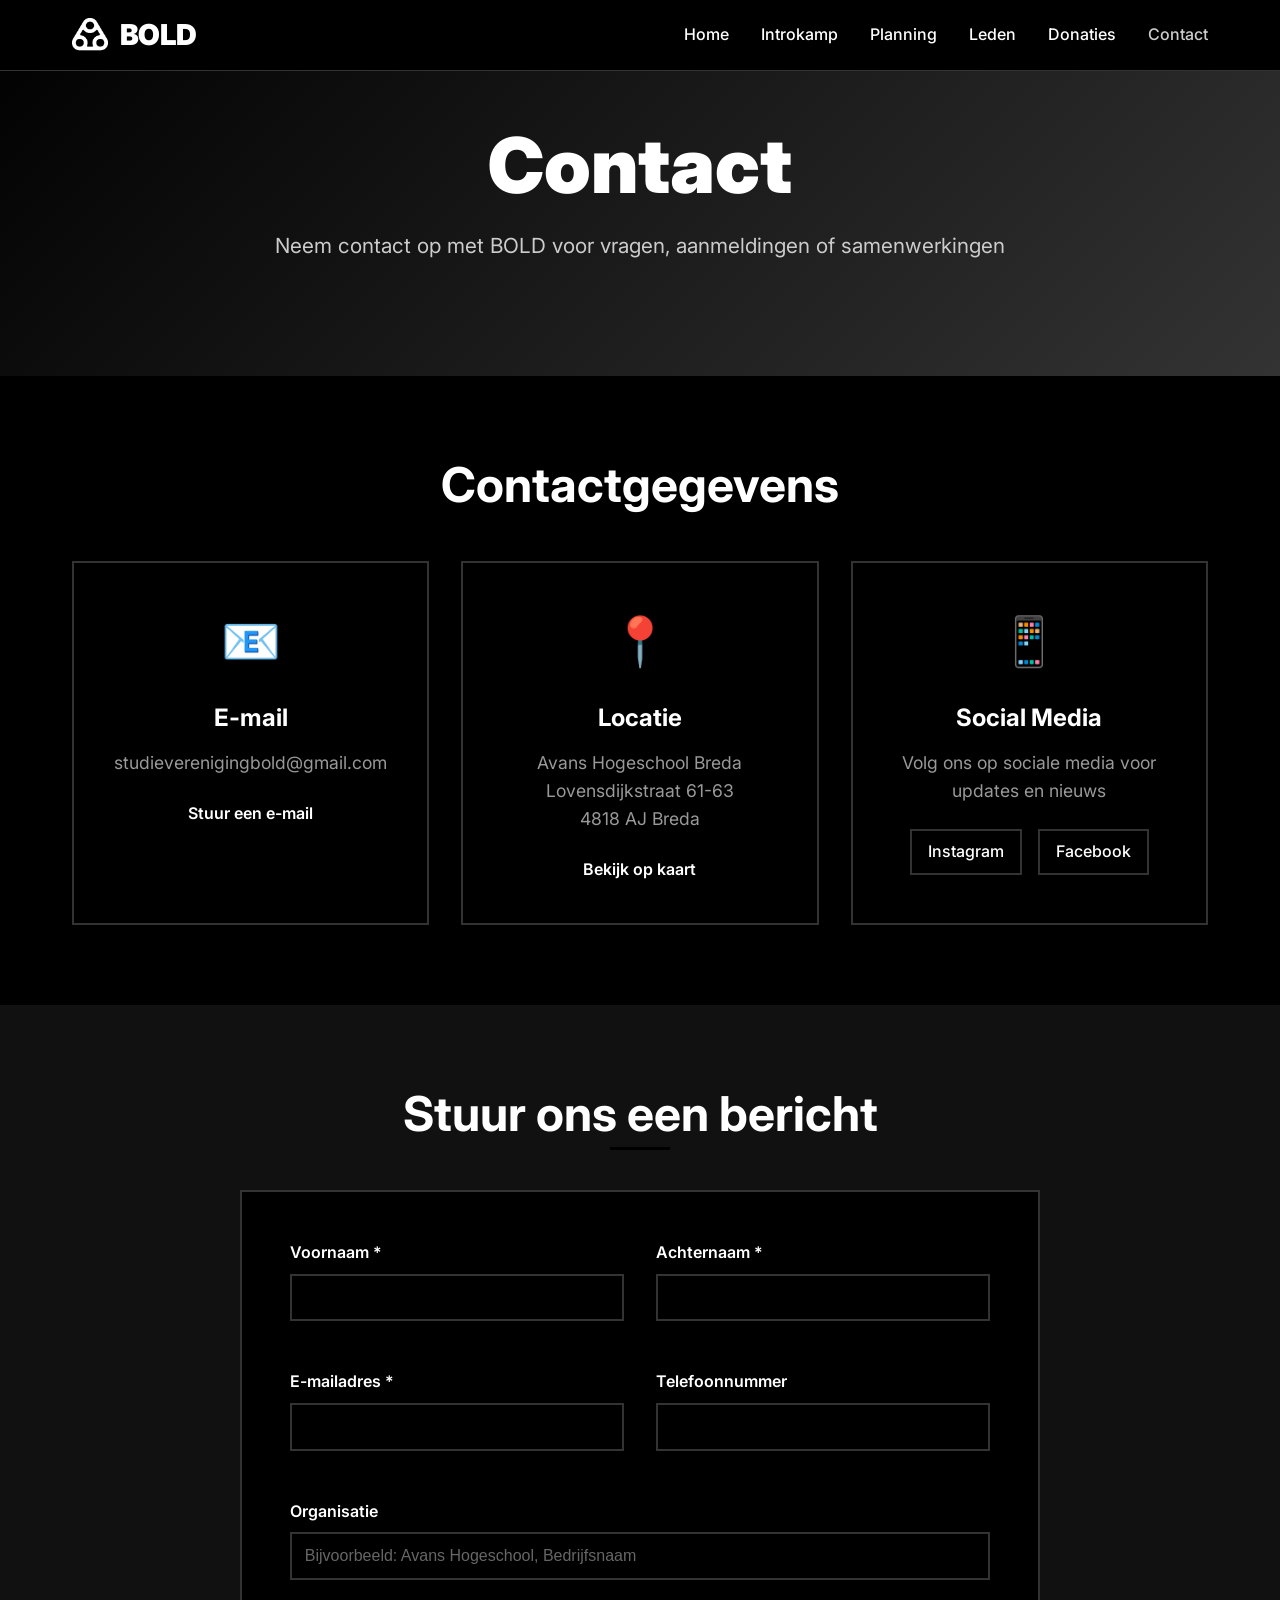
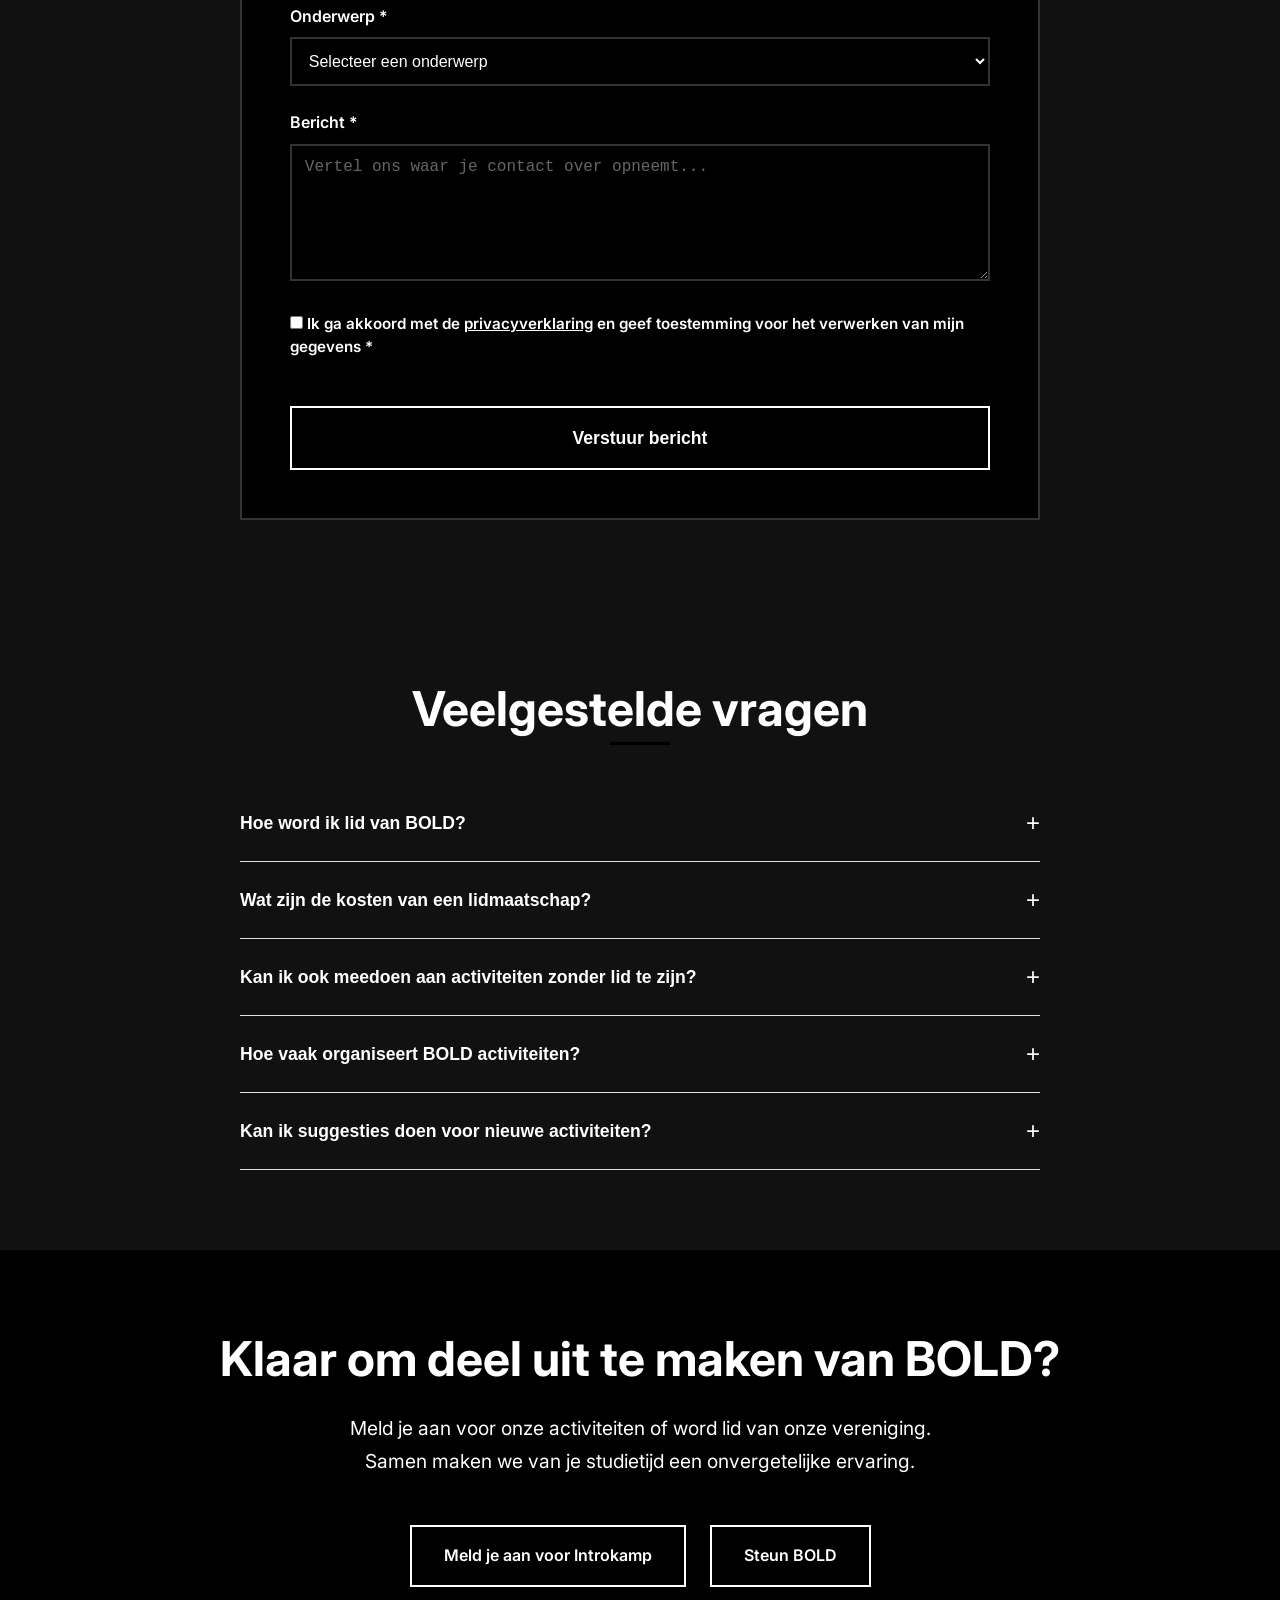
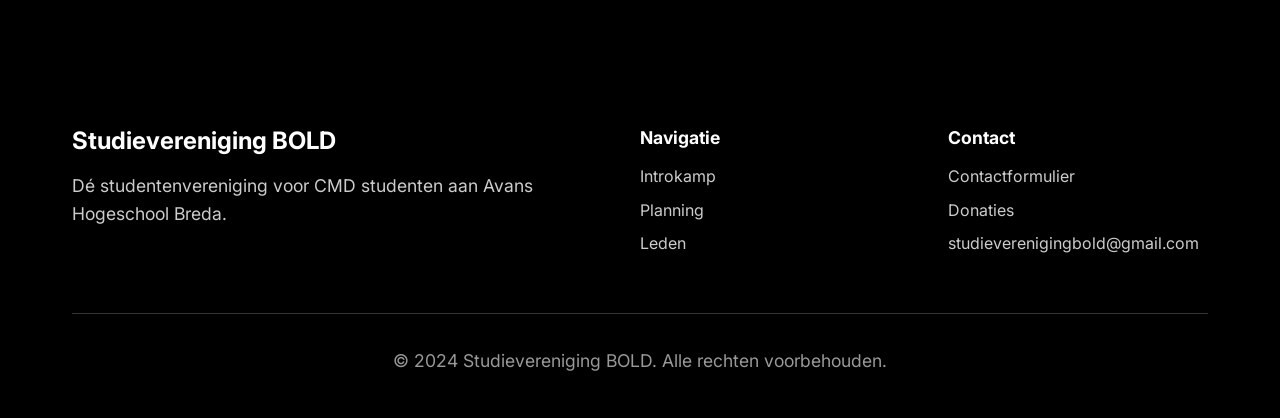
==== contact.html @ 92ef3f59 "Update" ====
<!DOCTYPE html>
<html lang="nl">
<head>
    <meta charset="UTF-8">
    <meta name="viewport" content="width=device-width, initial-scale=1.0">
    <meta name="description" content="Contact Studievereniging BOLD - Neem contact op met onze CMD studentenvereniging voor vragen, aanmeldingen of samenwerkingen.">
    <meta name="keywords" content="contact, CMD, Avans, Breda, studentenvereniging, BOLD, vragen, aanmelding">
    <meta name="author" content="Studievereniging BOLD">
    <meta property="og:title" content="Contact - Studievereniging BOLD">
    <meta property="og:description" content="Neem contact op met onze CMD studentenvereniging">
    <meta property="og:type" content="website">
    <title>Contact - Studievereniging BOLD</title>
    <link rel="icon" type="image/x-icon" href="img/favicon.ico">
    <link rel="stylesheet" href="styles.css">
    <link rel="preconnect" href="https://fonts.googleapis.com">
    <link rel="preconnect" href="https://fonts.gstatic.com" crossorigin>
    <link href="https://fonts.googleapis.com/css2?family=Inter:wght@300;400;500;600;700;800;900&display=swap" rel="stylesheet">
    <script>
        // Prevent flash during page transition - must run immediately before any rendering
        (function() {
            if (sessionStorage.getItem('pageTransitioning') === 'true') {
                document.documentElement.style.overflow = 'hidden';
                document.documentElement.style.visibility = 'hidden';
            }
        })();
    </script>
</head>
<body>
    <!-- Page Transition Overlay -->
    <div class="page-transition-overlay" id="page-transition-overlay">
        <img src="img/BOLD_logo_wit.png" alt="BOLD" class="page-transition-logo">
    </div>

    <!-- Navigation -->
    <nav class="navbar" role="navigation" aria-label="Hoofdnavigatie">
        <div class="nav-container">
            <div class="nav-logo">
                <a href="index.html" aria-label="Studievereniging BOLD - Home">
                    <img src="img/BOLD_logo_wit_zonder_tekst.png" alt="BOLD Logo" class="logo-image">
                    <span class="logo-text">BOLD</span>
                </a>
            </div>
            
            <!-- Desktop Navigation -->
            <ul class="nav-menu" id="nav-menu">
                <li class="nav-item">
                    <a href="index.html" class="nav-link">Home</a>
                </li>
                <li class="nav-item">
                    <a href="introkamp.html" class="nav-link">Introkamp</a>
                </li>
                <li class="nav-item">
                    <a href="planning.html" class="nav-link">Planning</a>
                </li>
                <!-- <li class="nav-item">
                    <a href="fotoboek.html" class="nav-link">Fotoboek</a>
                </li> -->
                <li class="nav-item">
                    <a href="leden.html" class="nav-link">Leden</a>
                </li>
                <li class="nav-item">
                    <a href="donaties.html" class="nav-link">Donaties</a>
                </li>
                <li class="nav-item">
                    <a href="contact.html" class="nav-link active" aria-current="page">Contact</a>
                </li>
            </ul>
            
            <!-- Mobile Menu Button -->
            <button class="hamburger" id="hamburger" aria-label="Menu openen" aria-expanded="false">
                <span class="hamburger-line"></span>
                <span class="hamburger-line"></span>
                <span class="hamburger-line"></span>
            </button>
        </div>
    </nav>

    <!-- Main Content -->
    <main>
        <!-- Hero Section -->
        <section class="page-hero" role="banner">
            <div class="container">
                <div class="page-hero-content">
                    <h1 class="page-hero-title">Contact</h1>
                    <p class="page-hero-subtitle">Neem contact op met BOLD voor vragen, aanmeldingen of samenwerkingen</p>
                </div>
            </div>
        </section>

        <!-- Contact Information -->
        <section class="contact-info" aria-labelledby="contact-info-title">
            <div class="container">
                <h2 id="contact-info-title" class="section-title">Contactgegevens</h2>
                <div class="contact-grid">
                    <div class="contact-card">
                        <div class="contact-icon">📧</div>
                        <h3>E-mail</h3>
                        <p>studieverenigingbold@gmail.com</p>
                        <a href="mailto:studieverenigingbold@gmail.com" class="contact-link">Stuur een e-mail</a>
                    </div>
                    <div class="contact-card">
                        <div class="contact-icon">📍</div>
                        <h3>Locatie</h3>
                        <p>Avans Hogeschool Breda<br>Lovensdijkstraat 61-63<br>4818 AJ Breda</p>
                        <a href="https://maps.app.goo.gl/FTHAxrg9E9Q36sHp8" target="_blank" class="contact-link">Bekijk op kaart</a>
                    </div>
                    <div class="contact-card">
                        <div class="contact-icon">📱</div>
                        <h3>Social Media</h3>
                        <p>Volg ons op sociale media voor updates en nieuws</p>
                        <div class="social-links">
                            <a target="_blank" rel="noopener noreferrer"href="https://www.instagram.com/studieverenigingbold" class="social-link" aria-label="Instagram">Instagram</a>
                            <a target="_blank" rel="noopener noreferrer" href="https://www.facebook.com/svbold" class="social-link" aria-label="Facebook">Facebook</a>
                        </div>
                    </div>
                </div>
            </div>
        </section>

        <!-- Contact Form -->
        <section class="contact-form-section" aria-labelledby="contact-form-title">
            <div class="container">
                <h2 id="contact-form-title" class="section-title">Stuur ons een bericht</h2>
                <div class="form-container">
                    <form class="contact-form" id="contact-form" action="https://api.web3forms.com/submit" method="POST">
                        <!-- Web3Forms Access Key -->
                        <input type="hidden" name="access_key" value="1a874fd8-c3a7-4b38-8433-4b88f8b01145">
                        
                        <!-- Hidden name field that combines firstName and lastName -->
                        <input type="hidden" name="name" id="fullName">
                        
                        <div class="form-row">
                            <div class="form-group">
                                <label for="firstName">Voornaam *</label>
                                <input type="text" id="firstName" name="firstName" required>
                            </div>
                            <div class="form-group">
                                <label for="lastName">Achternaam *</label>
                                <input type="text" id="lastName" name="lastName" required>
                            </div>
                        </div>
                        
                        <div class="form-row">
                            <div class="form-group">
                                <label for="email">E-mailadres *</label>
                                <input type="email" id="email" name="email" required>
                            </div>
                            <div class="form-group">
                                <label for="phone">Telefoonnummer</label>
                                <input type="tel" id="phone" name="phone">
                            </div>
                        </div>
                        
                        <div class="form-group">
                            <label for="organization">Organisatie</label>
                            <input type="text" id="organization" name="organization" placeholder="Bijvoorbeeld: Avans Hogeschool, Bedrijfsnaam">
                        </div>
                        
                        <div class="form-group">
                            <label for="subject">Onderwerp *</label>
                            <select id="subject" name="subject" required>
                                <option value="">Selecteer een onderwerp</option>
                                <option value="lidmaatschap">Lidmaatschap</option>
                                <option value="introkamp">Introkamp</option>
                                <option value="activiteiten">Activiteiten</option>
                                <option value="samenwerking">Samenwerking</option>
                                <option value="donatie">Donatie</option>
                                <option value="overig">Overig</option>
                            </select>
                        </div>
                        
                        <div class="form-group">
                            <label for="message">Bericht *</label>
                            <textarea id="message" name="message" rows="6" required placeholder="Vertel ons waar je contact over opneemt..."></textarea>
                        </div>
                        
                        <div class="form-group checkbox-group">
                            <label class="checkbox-label">
                                <input type="checkbox" id="privacy" name="privacy" required>
                                <span class="checkmark"></span>
                                Ik ga akkoord met de <a href="#" target="_blank">privacyverklaring</a> en geef toestemming voor het verwerken van mijn gegevens *
                            </label>
                        </div>
                        
                        <button type="submit" class="btn btn-primary btn-large">
                            Verstuur bericht
                        </button>
                    </form>
                </div>
            </div>
        </section>

        <!-- FAQ Section -->
        <section class="faq" aria-labelledby="faq-title">
            <div class="container">
                <h2 id="faq-title" class="section-title">Veelgestelde vragen</h2>
                <div class="faq-list">
                    <div class="faq-item">
                        <button class="faq-question" aria-expanded="false">
                            <span>Hoe word ik lid van BOLD?</span>
                            <span class="faq-icon">+</span>
                        </button>
                        <div class="faq-answer">
                            <p>Je kunt je aanmelden via het contactformulier op deze pagina of door een e-mail te sturen naar studieverenigingbold@gmail.com.We nemen dan contact met je op om een afspraak te regelen.</p>
                        </div>
                    </div>
                    <div class="faq-item">
                        <button class="faq-question" aria-expanded="false">
                            <span>Wat zijn de kosten van een lidmaatschap?</span>
                            <span class="faq-icon">+</span>
                        </button>
                        <div class="faq-answer">
                            <p>Het lidmaatschap van BOLD is helemaal gratis!</p>
                        </div>
                    </div>
                    <div class="faq-item">
                        <button class="faq-question" aria-expanded="false">
                            <span>Kan ik ook meedoen aan activiteiten zonder lid te zijn?</span>
                            <span class="faq-icon">+</span>
                        </button>
                        <div class="faq-answer">
                            <p>Ja, alle activiteiten zijn open voor alle CMD studenten, ook als je  geen lid bent van BOLD.</p>
                        </div>
                    </div>
                    <div class="faq-item">
                        <button class="faq-question" aria-expanded="false">
                            <span>Hoe vaak organiseert BOLD activiteiten?</span>
                            <span class="faq-icon">+</span>
                        </button>
                        <div class="faq-answer">
                            <p>We organiseren gemiddeld 1 activiteit per maand.</p>
                        </div>
                    </div>
                    <div class="faq-item">
                        <button class="faq-question" aria-expanded="false">
                            <span>Kan ik suggesties doen voor nieuwe activiteiten?</span>
                            <span class="faq-icon">+</span>
                        </button>
                        <div class="faq-answer">
                            <p>Absoluut! We horen graag je ideeën voor nieuwe activiteiten. Je kunt je suggesties doorgeven via het contactformulier of via onze socials!</p>
                        </div>
                    </div>
                </div>
            </div>
        </section>

        <!-- CTA Section -->
        <section class="cta" aria-labelledby="cta-title">
            <div class="container">
                <div class="cta-content">
                    <h2 id="cta-title" class="cta-title">Klaar om deel uit te maken van BOLD?</h2>
                    <p class="cta-description">
                        Meld je aan voor onze activiteiten of word lid van onze vereniging. 
                        Samen maken we van je studietijd een onvergetelijke ervaring.
                    </p>
                    <div class="cta-actions">
                        <a href="introkamp.html" class="btn btn-primary" aria-label="Meld je aan voor Introkamp">
                            Meld je aan voor Introkamp
                        </a>
                        <a href="donaties.html" class="btn btn-secondary" aria-label="Steun BOLD met een donatie">
                            Steun BOLD
                        </a>
                    </div>
                </div>
            </div>
        </section>
    </main>

    <!-- Footer -->
    <footer class="footer" role="contentinfo">
        <div class="container">
            <div class="footer-content">
                <div class="footer-section">
                    <h3 class="footer-title">Studievereniging BOLD</h3>
                    <p class="footer-description">
                        Dé studentenvereniging voor CMD studenten aan Avans Hogeschool Breda.
                    </p>
                </div>
                <div class="footer-section">
                    <h4 class="footer-subtitle">Navigatie</h4>
                    <ul class="footer-links">
                        <li><a href="introkamp.html">Introkamp</a></li>
                        <li><a href="planning.html">Planning</a></li>
                        <!-- <li><a href="fotoboek.html">Fotoboek</a></li> -->
                        <li><a href="leden.html">Leden</a></li>
                    </ul>
                </div>
                <div class="footer-section">
                    <h4 class="footer-subtitle">Contact</h4>
                    <ul class="footer-links">
                        <li><a href="contact.html">Contactformulier</a></li>
                        <li><a href="donaties.html">Donaties</a></li>
                        <li><a href="mailto:studieverenigingbold@gmail.com">studieverenigingbold@gmail.com</a></li>
                    </ul>
                </div>
            </div>
            <div class="footer-bottom">
                <p>&copy; 2024 Studievereniging BOLD. Alle rechten voorbehouden.</p>
            </div>
        </div>
    </footer>

    <script src="script.js"></script>
</body>
</html>
---- styles.css ----
/* ===== RESET & BASE STYLES ===== */
* {
    margin: 0;
    padding: 0;
    box-sizing: border-box;
}

html {
    scroll-behavior: smooth;
    font-size: 16px;
}

body {
    font-family: 'Inter', -apple-system, BlinkMacSystemFont, 'Segoe UI', Roboto, sans-serif;
    line-height: 1.6;
    color: #fff;
    background-color: #000;
    overflow-x: hidden;
}

body.page-transitioning {
    overflow: hidden;
}

/* ===== PAGE TRANSITION ===== */
.page-transition-overlay {
    position: fixed;
    top: 0;
    left: 0;
    width: 100%;
    height: 100%;
    background-color: #000;
    z-index: 10000;
    transform: translateX(100%);
    pointer-events: none;
    transition: transform 0.4s cubic-bezier(0.4, 0, 0.2, 1);
    will-change: transform;
    opacity: 1;
    visibility: visible;
}

.page-transition-overlay.pending {
    transform: translateX(100%);
    pointer-events: none;
    transition: none;
}

.page-transition-overlay.swipe-in {
    transform: translateX(0);
    pointer-events: all;
    transition: transform 0.25s cubic-bezier(0.4, 0, 0.2, 1);
}

.page-transition-overlay.swipe-continue {
    transform: translateX(-100%);
    pointer-events: all;
    transition: transform 0.25s cubic-bezier(0.4, 0, 0.2, 1);
}

.page-transition-logo {
    position: absolute;
    top: 50%;
    left: 50%;
    transform: translate(-50%, -50%);
    max-width: 200px;
    width: auto;
    height: auto;
    opacity: 1;
}

.page-transition-overlay.swipe-continue .page-transition-logo {
    opacity: 0;
    transition: opacity 0.2s ease;
}

/* ===== TYPOGRAPHY ===== */
h1, h2, h3, h4, h5, h6 {
    font-weight: 700;
    line-height: 1.2;
    margin-bottom: 1rem;
}

h1 {
    font-size: clamp(2.5rem, 5vw, 4rem);
    font-weight: 900;
}

h2 {
    font-size: clamp(2rem, 4vw, 3rem);
}

h3 {
    font-size: clamp(1.5rem, 3vw, 2rem);
}

p {
    margin-bottom: 1rem;
    font-size: 1.1rem;
    line-height: 1.7;
}

/* ===== LAYOUT UTILITIES ===== */
.container {
    max-width: 1200px;
    margin: 0 auto;
    padding: 0 2rem;
}

.section-title {
    text-align: center;
    margin-bottom: 3rem;
    position: relative;
}

.section-title::after {
    content: '';
    position: absolute;
    bottom: -0.5rem;
    left: 50%;
    transform: translateX(-50%);
    width: 60px;
    height: 3px;
    background-color: #000;
}

/* ===== BUTTONS ===== */
.btn {
    display: inline-block;
    padding: 1rem 2rem;
    text-decoration: none;
    font-weight: 600;
    font-size: 1rem;
    border-radius: 0;
    transition: all 0.3s ease;
    cursor: pointer;
    border: 2px solid transparent;
    text-align: center;
    min-width: 160px;
}

.btn-primary {
    background-color: #00000000;
    color: #fff;
    border-color: #fff;
}

.btn-primary:hover {
    background-color: #ccc;
    border-color: #ccc;
    transform: translateY(-2px);
}

.btn-secondary {
    color: #fff;
    border-color: #fff;
}

.btn-secondary:hover {
    background-color: #000;
    color: #fff;
    transform: translateY(-2px);
}

.btn-outline {
    background-color: transparent;
    color: #fff;
    border-color: #fff;
}

.btn-outline:hover {
    background-color: #000;
    color: #fff;
}

/* ===== NAVIGATION ===== */
.navbar {
    position: fixed;
    top: 0;
    left: 0;
    right: 0;
    background-color: #000;
    backdrop-filter: blur(10px);
    border-bottom: 1px solid #333;
    z-index: 1000;
    transition: all 0.3s ease;
}

.nav-container {
    max-width: 1200px;
    margin: 0 auto;
    padding: 0 2rem;
    display: flex;
    justify-content: space-between;
    align-items: center;
    height: 70px;
}

.nav-logo a {
    display: flex;
    align-items: center;
    gap: 0.75rem;
    text-decoration: none;
}

.nav-logo .logo-image {
    height: 35px;
    width: auto;
    display: block;
    object-fit: contain;
}

.nav-logo .logo-text {
    font-size: 1.8rem;
    font-weight: 900;
    color: #fff;
    text-decoration: none;
    letter-spacing: -0.02em;
}

.nav-menu {
    display: flex;
    list-style: none;
    gap: 2rem;
    align-items: center;
}

.nav-link {
    text-decoration: none;
    color: #fff;
    font-weight: 500;
    font-size: 1rem;
    transition: all 0.3s ease;
    position: relative;
}

.nav-link:hover,
.nav-link.active {
    color: #ccc;
}

.nav-link::after {
    content: '';
    position: absolute;
    bottom: -5px;
    left: 0;
    width: 0;
    height: 2px;
    background-color: #000;
    transition: width 0.3s ease;
}

.nav-link:hover::after,
.nav-link.active::after {
    width: 100%;
}

/* Mobile Navigation */
.hamburger {
    display: none;
    flex-direction: column;
    background: none;
    border: none;
    cursor: pointer;
    padding: 0.5rem;
    gap: 4px;
    z-index: 1001;
    position: relative;
}

/* Ensure hamburger is always visible on mobile */
@media (max-width: 768px) {
    .hamburger {
        display: flex !important;
        visibility: visible !important;
        opacity: 1 !important;
    }
}

.hamburger-line {
    width: 25px;
    height: 2px;
    background-color: #fff;
    transition: all 0.3s ease;
}

.hamburger.active .hamburger-line:nth-child(1) {
    transform: rotate(45deg) translate(5px, 5px);
}

.hamburger.active .hamburger-line:nth-child(2) {
    opacity: 0;
}

.hamburger.active .hamburger-line:nth-child(3) {
    transform: rotate(-45deg) translate(7px, -6px);
}

/* ===== HERO SECTION ===== */
.hero {
    padding: 120px 0 80px;
    min-height: 100vh;
    display: flex;
    align-items: center;
    background: #000;
    position: relative;
    overflow: hidden;
}

.hero::before {
    content: '';
    position: absolute;
    top: 0;
    left: 0;
    right: 0;
    bottom: 0;
    background-image: url('img/background_mainheader.jpg');
    background-size: cover;
    background-position: center;
    background-repeat: no-repeat;
    filter: blur(2.5px) saturate(0.75) brightness(0.5);
    z-index: 0;
}

.hero::after {
    content: '';
    position: absolute;
    top: 0;
    left: 0;
    right: 0;
    bottom: 0;
    background: rgba(0, 0, 0, 0.6);
    z-index: 1;
}

.hero-container {
    max-width: 1200px;
    margin: 0 auto;
    padding: 0 2rem;
    display: grid;
    grid-template-columns: 1fr 1fr;
    gap: 4rem;
    align-items: center;
    position: relative;
    z-index: 2;
}

.hero-content {
    z-index: 2;
}

.hero-title {
    margin-bottom: 2rem;
    line-height: 1.1;
}

.hero-title-line {
    display: block;
    font-weight: 300;
    font-size: clamp(1.5rem, 3vw, 2.5rem);
    margin-bottom: 0.5rem;
}

.hero-title-bold {
    display: block;
    font-weight: 900;
    font-size: clamp(3rem, 6vw, 5rem);
    letter-spacing: -0.02em;
    margin-bottom: 0.5rem;
}

.hero-title-subtitle {
    display: block;
    font-weight: 400;
    font-size: clamp(1rem, 2vw, 1.5rem);
    color: #999;
}

.hero-description {
    font-size: 1.2rem;
    margin-bottom: 3rem;
    color: #bbb;
    max-width: 500px;
}

.hero-actions {
    display: flex;
    gap: 1.5rem;
    flex-wrap: wrap;
}

.hero-visual {
    position: relative;
    height: 400px;
}

.hero-grid {
    display: grid;
    grid-template-columns: repeat(3, 1fr);
    grid-template-rows: repeat(2, 1fr);
    gap: 1rem;
    height: 100%;
    transform: rotate(5deg);
}

.grid-item {
    background: linear-gradient(45deg, #fff, #ccc);
    border-radius: 8px;
    opacity: 0.8;
    overflow: hidden;
    position: relative;
    transition: all 0.3s ease;
    cursor: pointer;
}

.grid-item:hover {
    transform: scale(1.05) translateY(-5px);
    opacity: 1;
    box-shadow: 0 10px 30px rgba(255, 255, 255, 0.2);
}

.grid-item img {
    width: 100%;
    height: 100%;
    object-fit: cover;
    display: block;
    transition: transform 0.3s ease, filter 0.3s ease;
    cursor: pointer;
}

.grid-item:hover img {
    transform: scale(1.1);
    filter: brightness(1.1);
}

/* Remove gradient background when image is present */
.grid-item:has(img) {
    background: none;
}

.grid-item:nth-child(2) {
    animation-delay: 1s;
}

.grid-item:nth-child(3) {
    animation-delay: 2s;
}

.grid-item:nth-child(4) {
    animation-delay: 3s;
}

.grid-item:nth-child(5) {
    animation-delay: 4s;
}

.grid-item:nth-child(6) {
    animation-delay: 5s;
}

@keyframes float {
    0%, 100% {
        transform: translateY(0px) rotate(0deg);
    }
    50% {
        transform: translateY(-10px) rotate(0deg);
    }
}

/* Grid Item Image Modal */
.grid-item-modal {
    position: fixed;
    top: 0;
    left: 0;
    width: 100%;
    height: 100%;
    z-index: 3000;
    display: none;
    align-items: center;
    justify-content: center;
    opacity: 0;
    transition: opacity 0.3s ease;
}

.grid-item-modal.active {
    display: flex;
    opacity: 1;
}

.grid-item-modal-backdrop {
    position: absolute;
    top: 0;
    left: 0;
    width: 100%;
    height: 100%;
    background-color: rgba(0, 0, 0, 0.85);
    backdrop-filter: blur(2px);
    filter: brightness(0.9);
    cursor: pointer;
}

.grid-item-modal-content {
    position: relative;
    max-width: 95vw;
    max-height: 95vh;
    z-index: 3001;
    cursor: default;
    pointer-events: none;
}

.grid-item-modal-content img {
    width: 100%;
    height: 100%;
    object-fit: contain;
    border-radius: 8px;
    box-shadow: 0 20px 60px rgba(0, 0, 0, 0.8);
    pointer-events: auto;
}

/* ===== QUICK LINKS SECTION ===== */
.quick-links {
    padding: 80px 0;
    background-color: #000;
}

.quick-links-grid {
    display: grid;
    grid-template-columns: repeat(auto-fit, minmax(280px, 1fr));
    gap: 2rem;
    margin-top: 3rem;
}

.quick-link-card {
    background-color: #000;
    border: 2px solid #333;
    padding: 2.5rem 2rem;
    text-decoration: none;
    color: #fff;
    transition: all 0.3s ease;
    position: relative;
    overflow: hidden;
}

.quick-link-card::before {
    content: '';
    position: absolute;
    top: 0;
    left: -100%;
    width: 100%;
    height: 100%;
    background: linear-gradient(90deg, transparent, rgba(255,255,255,0.05), transparent);
    transition: left 0.5s ease;
}

.quick-link-card:hover::before {
    left: 100%;
}

.quick-link-card:hover {
    border-color: #fff;
    transform: translateY(-5px);
    box-shadow: 0 10px 30px rgba(255,255,255,0.1);
}

.card-icon {
    font-size: 2.5rem;
    margin-bottom: 1.5rem;
    display: block;
}

.quick-link-card h3 {
    margin-bottom: 1rem;
    font-size: 1.5rem;
}

.quick-link-card p {
    color: #999;
    font-size: 1rem;
    line-height: 1.6;
}

/* ===== ABOUT SECTION ===== */
.about {
    padding: 80px 0;
    background-color: #111;
}

.about-content {
    display: grid;
    grid-template-columns: 2fr 1fr;
    gap: 4rem;
    align-items: center;
}

.about-text {
    max-width: 600px;
}

.about-description {
    margin-bottom: 1.5rem;
    color: #bbb;
}

.about-stats {
    display: flex;
    flex-direction: column;
    gap: 2rem;
}

.stat-item {
    text-align: center;
    padding: 2rem;
    background-color: #000;
    border: 2px solid #333;
    transition: all 0.3s ease;
}

.stat-item:hover {
    border-color: #fff;
    transform: translateY(-2px);
}

.stat-number {
    display: block;
    font-size: 3rem;
    font-weight: 900;
    color: #fff;
    margin-bottom: 0.5rem;
}

.stat-label {
    font-size: 1rem;
    color: #999;
    font-weight: 500;
}

/* ===== CTA SECTION ===== */
.cta {
    padding: 80px 0;
    background-color: #000;
    color: #fff;
    text-align: center;
}

.cta-title {
    color: #fff;
    margin-bottom: 1.5rem;
}

.cta-description {
    font-size: 1.2rem;
    margin-bottom: 3rem;
    color: #fff;
    max-width: 600px;
    margin-left: auto;
    margin-right: auto;
}

.cta-actions {
    display: flex;
    gap: 1.5rem;
    justify-content: center;
    flex-wrap: wrap;
}

.cta .btn-primary {
    background-color: #000;
    color: #fff;
    border-color: #fff;
}

.cta .btn-primary:hover {
    background-color: #333;
    border-color: #333;
}

.cta .btn-secondary {
    background-color: #000;
    color: #fff;
    border-color: #fff;
}

.cta .btn-secondary:hover {
    background-color: #000;
    color: #fff;
}

/* ===== FOOTER ===== */
.footer {
    background-color: #000;
    color: #fff;
    padding: 60px 0 20px;
}

.footer-content {
    display: grid;
    grid-template-columns: 2fr 1fr 1fr;
    gap: 3rem;
    margin-bottom: 3rem;
}

.footer-title {
    color: #fff;
    margin-bottom: 1rem;
    font-size: 1.5rem;
}

.footer-subtitle {
    color: #fff;
    margin-bottom: 1rem;
    font-size: 1.1rem;
}

.footer-description {
    color: #ccc;
    line-height: 1.6;
}

.footer-links {
    list-style: none;
}

.footer-links li {
    margin-bottom: 0.5rem;
}

.footer-links a {
    color: #ccc;
    text-decoration: none;
    transition: color 0.3s ease;
}

.footer-links a:hover {
    color: #fff;
}

.footer-bottom {
    border-top: 1px solid #333;
    padding-top: 2rem;
    text-align: center;
    color: #999;
}

/* ===== RESPONSIVE DESIGN ===== */
@media (max-width: 768px) {
    .container {
        padding: 0 1rem;
    }
    
    .nav-container {
        padding: 0 1rem;
    }
    
    .nav-menu {
        position: fixed;
        top: 70px;
        left: -100%;
        width: 100%;
        height: calc(100vh - 70px);
        background-color: #000;
        flex-direction: column;
        justify-content: flex-start;
        align-items: center;
        padding-top: 2rem;
        transition: left 0.3s ease;
        border-top: 1px solid #333;
    }
    
    .nav-menu.active {
        left: 0;
    }
    
    .hamburger {
        display: flex !important;
        visibility: visible !important;
        opacity: 1 !important;
    }
    
    .hero-container {
        grid-template-columns: 1fr;
        gap: 2rem;
        text-align: center;
    }
    
    .hero-visual {
        height: 300px;
        order: -1;
    }
    
    .hero-actions {
        justify-content: center;
    }
    
    .about-content {
        grid-template-columns: 1fr;
        gap: 2rem;
        text-align: center;
    }
    
    .about-stats {
        flex-direction: row;
        justify-content: space-around;
    }
    
    .stat-item {
        flex: 1;
        margin: 0 0.5rem;
    }
    
    .footer-content {
        grid-template-columns: 1fr;
        gap: 2rem;
        text-align: center;
    }
    
    .cta-actions {
        flex-direction: column;
        align-items: center;
    }
    
    .cta-actions .btn {
        width: 100%;
        max-width: 300px;
    }
    
    /* Contact page responsive */
    .form-row {
        grid-template-columns: 1fr;
        gap: 1rem;
    }
    
    /* Donation page responsive */
    .donation-container {
        grid-template-columns: 1fr;
        gap: 2rem;
    }
    
    .amount-buttons {
        justify-content: center;
    }
    
    /* Member modal responsive */
    .member-modal-content {
        flex-direction: column;
        text-align: center;
    }
    
    .member-modal-image {
        flex: none;
        margin-bottom: 1rem;
    }
    
    /* Timeline responsive */
    .timeline-item:nth-child(odd),
    .timeline-item:nth-child(even) {
        flex-direction: column;
    }
    
    .timeline-item:nth-child(odd) .timeline-date,
    .timeline-item:nth-child(even) .timeline-date {
        margin: 0 0 1rem 0;
        align-self: center;
    }
    
    .timeline-container::before {
        display: none;
    }
}

@media (max-width: 480px) {
    .hero {
        padding: 100px 0 60px;
    }
    
    .hero-actions {
        flex-direction: column;
        align-items: center;
    }
    
    .hero-actions .btn {
        width: 100%;
        max-width: 280px;
    }
    
    .quick-links-grid {
        grid-template-columns: 1fr;
    }
    
    .about-stats {
        flex-direction: column;
    }
    
    .stat-item {
        margin: 0;
    }
}

/* ===== ACCESSIBILITY ===== */
@media (prefers-reduced-motion: reduce) {
    * {
        animation-duration: 0.01ms !important;
        animation-iteration-count: 1 !important;
        transition-duration: 0.01ms !important;
    }
}

/* Focus styles for keyboard navigation */
.btn:focus,
.nav-link:focus,
.quick-link-card:focus {
    outline: 3px solid #000;
    outline-offset: 2px;
}

/* High contrast mode support */
@media (prefers-contrast: high) {
    .btn-secondary,
    .btn-outline {
        border-width: 3px;
    }
    
    .nav-link::after {
        height: 3px;
    }
}

/* ===== PAGE-SPECIFIC STYLES ===== */

/* Page Hero */
.page-hero {
    padding: 120px 0 80px;
    background: linear-gradient(135deg, #000 0%, #333 100%);
    color: #fff;
    text-align: center;
}

.page-hero-content {
    max-width: 800px;
    margin: 0 auto;
}

.page-hero-title {
    font-size: clamp(3rem, 6vw, 5rem);
    font-weight: 900;
    margin-bottom: 1rem;
    color: #fff;
}

.page-hero-subtitle {
    font-size: 1.3rem;
    margin-bottom: 2rem;
    color: #ccc;
}

.page-hero-meta {
    display: flex;
    justify-content: center;
    gap: 2rem;
    flex-wrap: wrap;
}

.meta-item {
    display: flex;
    align-items: center;
    gap: 0.5rem;
    font-size: 1.1rem;
}

.meta-icon {
    font-size: 1.5rem;
}

/* Event Details */
.event-details {
    padding: 80px 0;
    background-color: #000;
}

.event-details-grid {
    display: grid;
    grid-template-columns: 1fr;
    gap: 4rem;
    align-items: start;
}

.info-cards {
    display: grid;
    grid-template-columns: 1fr 1fr;
    gap: 2rem;
    margin-top: 2rem;
}

.info-card {
    text-align: center;
    padding: 2rem 1.5rem;
    border: 2px solid #333;
    transition: all 0.3s ease;
}

.info-card:hover {
    border-color: #000;
    transform: translateY(-5px);
}

.info-card-icon {
    font-size: 3rem;
    margin-bottom: 1rem;
    display: block;
}

.info-card h3 {
    margin-bottom: 1rem;
    font-size: 1.3rem;
}

.info-card p {
    color: #999;
    font-size: 0.95rem;
    line-height: 1.6;
}

/* Schedule Timeline */
.schedule-title {
    font-size: 1.8rem;
    margin-bottom: 2rem;
    color: #fff;
}

.schedule-timeline {
    position: relative;
}

.schedule-timeline::before {
    content: '';
    position: absolute;
    left: 20px;
    top: 0;
    bottom: 0;
    width: 2px;
    background-color: #333;
}

.timeline-item {
    position: relative;
    margin-bottom: 2rem;
    padding-left: 60px;
}

.timeline-item::before {
    content: '';
    position: absolute;
    left: 11px;
    top: 8px;
    width: 18px;
    height: 18px;
    background-color: #000;
    border-radius: 50%;
    z-index: 1;
}

.timeline-time {
    font-weight: 600;
    color: #999;
    font-size: 0.9rem;
    margin-bottom: 0.5rem;
}

.timeline-content h4 {
    font-size: 1.2rem;
    margin-bottom: 0.5rem;
    color: #fff;
}

.timeline-content p {
    color: #999;
    font-size: 0.95rem;
    margin: 0;
}

/* Pricing */
.pricing {
    padding: 80px 0;
    background-color: #111;
}

.pricing-cards {
    display: grid;
    grid-template-columns: repeat(auto-fit, minmax(300px, 1fr));
    gap: 2rem;
    margin-top: 3rem;
}

.pricing-card {
    background-color: #000;
    border: 2px solid #333;
    padding: 2.5rem 2rem;
    text-align: center;
    position: relative;
    transition: all 0.3s ease;
}

.pricing-card:hover {
    border-color: #000;
    transform: translateY(-5px);
    box-shadow: 0 10px 30px rgba(0,0,0,0.1);
}

.pricing-card.featured {
    border-color: #000;
    transform: scale(1.05);
}

.pricing-badge {
    position: absolute;
    top: -10px;
    left: 50%;
    transform: translateX(-50%);
    background-color: #000;
    color: #fff;
    padding: 0.5rem 1rem;
    font-size: 0.8rem;
    font-weight: 600;
}

.pricing-title {
    font-size: 1.5rem;
    margin-bottom: 1rem;
    color: #fff;
}

.pricing-price {
    margin-bottom: 1rem;
}

.price-amount {
    font-size: 3rem;
    font-weight: 900;
    color: #fff;
    display: block;
}

.price-period {
    font-size: 1rem;
    color: #999;
}

.pricing-description {
    color: #999;
    margin-bottom: 2rem;
    font-size: 0.95rem;
}

.pricing-features {
    list-style: none;
    text-align: left;
}

.pricing-features li {
    padding: 0.5rem 0;
    color: #bbb;
    font-size: 0.95rem;
}

/* Registration Form */
.registration {
    padding: 80px 0;
    background-color: #111;
}

.registration-content {
    display: grid;
    grid-template-columns: 1fr 1fr;
    gap: 4rem;
    margin-top: 3rem;
}

.registration-info h3 {
    font-size: 1.8rem;
    margin-bottom: 2rem;
    color: #fff;
}

.benefits-list {
    list-style: none;
    margin-bottom: 2rem;
}

.benefits-list li {
    padding: 0.8rem 0;
    padding-left: 2rem;
    position: relative;
    color: #bbb;
    line-height: 1.6;
}

.benefits-list li::before {
    content: '✓';
    position: absolute;
    left: 0;
    color: #fff;
    font-weight: bold;
}

.registration-deadline {
    background-color: #111;
    padding: 1.5rem;
    border-left: 4px solid #000;
}

.registration-deadline p {
    margin-bottom: 0.5rem;
    color: #bbb;
}

.registration-form {
    background-color: #111;
    padding: 2.5rem;
    border: 2px solid #333;
}

.registration-form h3 {
    font-size: 1.5rem;
    margin-bottom: 2rem;
    color: #fff;
}

.form-group {
    margin-bottom: 1.5rem;
}

.form-group label {
    display: block;
    margin-bottom: 0.5rem;
    font-weight: 600;
    color: #fff;
}

.form-group input,
.form-group select,
.form-group textarea {
    width: 100%;
    padding: 0.8rem;
    border: 2px solid #333;
    background-color: #000;
    color: #fff;
    font-size: 1rem;
    transition: border-color 0.3s ease;
}

.form-group input:focus,
.form-group select:focus,
.form-group textarea:focus {
    outline: none;
    border-color: #000;
}

.form-group input::placeholder,
.form-group textarea::placeholder {
    color: #666;
    opacity: 1;
}

.form-group select {
    color: #fff;
}

.form-group select option {
    background-color: #000;
    color: #fff;
}

.checkbox-group {
    display: flex;
    align-items: flex-start;
    gap: 0.8rem;
}

.checkbox-label {
    display: flex;
    align-items: flex-start;
    gap: 0.8rem;
    cursor: pointer;
    font-size: 0.95rem;
    line-height: 1.5;
}

.checkbox-label input[type="checkbox"] {
    width: auto;
    margin: 0;
}

.checkbox-label a {
    color: #fff;
    text-decoration: underline;
}

.btn-large {
    width: 100%;
    padding: 1.2rem 2rem;
    font-size: 1.1rem;
    margin-top: 1rem;
}

/* FAQ */
.faq {
    padding: 80px 0;
    background-color: #111;
}

.faq-list {
    max-width: 800px;
    margin: 0 auto;
}

.faq-item {
    border-bottom: 1px solid #e0e0e0;
}

.faq-question {
    width: 100%;
    padding: 1.5rem 0;
    background: none;
    border: none;
    text-align: left;
    font-size: 1.1rem;
    font-weight: 600;
    color: #fff;
    cursor: pointer;
    display: flex;
    justify-content: space-between;
    align-items: center;
    transition: color 0.3s ease;
}

.faq-question:hover {
    color: #333;
}

.faq-icon {
    font-size: 1.5rem;
    font-weight: 300;
    transition: transform 0.3s ease;
}

.faq-question[aria-expanded="true"] .faq-icon {
    transform: rotate(45deg);
}

.faq-answer {
    max-height: 0;
    overflow: hidden;
    transition: max-height 0.3s ease;
}

.faq-answer.active {
    max-height: 200px;
}

.faq-answer p {
    padding: 0 0 1.5rem 0;
    color: #999;
    line-height: 1.6;
    margin: 0;
}

/* ===== PLANNING PAGE STYLES ===== */

/* Planning Filters */
.planning-filters {
    display: flex;
    justify-content: center;
    gap: 1rem;
    margin-top: 2rem;
    flex-wrap: wrap;
}

.filter-btn {
    padding: 0.8rem 1.5rem;
    background-color: transparent;
    border: 2px solid #fff;
    color: #fff;
    font-weight: 600;
    cursor: pointer;
    transition: all 0.3s ease;
    border-radius: 0;
}

.filter-btn:hover,
.filter-btn.active {
    background-color: #000;
    color: #fff;
}

/* Calendar Section */
.calendar-section {
    padding: 80px 0;
    background-color: #000;
}

.calendar-container {
    max-width: 800px;
    margin: 0 auto;
    background-color: #000;
    border: 2px solid #333;
    padding: 2rem;
}

.calendar-header {
    display: flex;
    justify-content: space-between;
    align-items: center;
    margin-bottom: 2rem;
}

.calendar-nav {
    background: none;
    border: 2px solid #fff;
    color: #fff;
    padding: 0.8rem 1.2rem;
    cursor: pointer;
    font-size: 1.2rem;
    transition: all 0.3s ease;
}

.calendar-nav:hover {
    background-color: #fff;
    color: #000;
}

.calendar-month {
    font-size: 1.5rem;
    font-weight: 700;
    color: #fff;
}

.calendar-grid {
    display: grid;
    grid-template-columns: repeat(7, 1fr);
    gap: 1px;
    background-color: #333;
    border: 1px solid #333;
}

.calendar-day-header {
    background-color: #222;
    color: #fff;
    padding: 1rem;
    text-align: center;
    font-weight: 600;
    font-size: 0.9rem;
    border: 1px solid #333;
}

.calendar-day {
    background-color: #111;
    padding: 1rem;
    min-height: 80px;
    border: 1px solid #333;
    position: relative;
    cursor: pointer;
    transition: background-color 0.3s ease;
}

.calendar-day:hover {
    background-color: #222;
}

.calendar-day.has-event {
    background-color: #333;
}

.calendar-day.has-event::after {
    content: '';
    position: absolute;
    bottom: 5px;
    right: 5px;
    width: 8px;
    height: 8px;
    background-color: #fff;
    border-radius: 50%;
}

.calendar-day-number {
    font-weight: 600;
    color: #fff;
    margin-bottom: 0.5rem;
}

.calendar-event {
    font-size: 0.8rem;
    color: #fff;
    margin-bottom: 0.2rem;
    padding: 0.2rem 0.4rem;
    background-color: #555;
    border-radius: 3px;
}

/* Timeline Section */
.timeline-section {
    padding: 80px 0;
    background-color: #111;
}

.timeline-container {
    max-width: 1000px;
    margin: 0 auto;
    position: relative;
}

.timeline-container::before {
    content: '';
    position: absolute;
    left: 50%;
    top: 0;
    bottom: 0;
    width: 2px;
    background-color: #333;
    transform: translateX(-50%);
}

.timeline-item {
    display: flex;
    margin-bottom: 3rem;
    position: relative;
    opacity: 1;
    transition: opacity 0.3s ease;
}

.timeline-item.hidden {
    opacity: 0;
    display: none;
}

.timeline-item:nth-child(odd) {
    flex-direction: row;
}

.timeline-item:nth-child(even) {
    flex-direction: row-reverse;
}

.timeline-date {
    flex: 0 0 120px;
    text-align: center;
    padding: 1rem;
    background-color: #000;
    color: #fff;
    border-radius: 8px;
    position: relative;
    z-index: 2;
    margin: 0 2rem;
}

.timeline-item:nth-child(odd) .timeline-date {
    margin-right: 2rem;
}

.timeline-item:nth-child(even) .timeline-date {
    margin-left: 2rem;
}

.date-day {
    display: block;
    font-size: 2rem;
    font-weight: 900;
    line-height: 1;
}

.date-month {
    display: block;
    font-size: 0.9rem;
    font-weight: 500;
    text-transform: uppercase;
    letter-spacing: 0.5px;
}

.timeline-content {
    flex: 1;
    background-color: #000;
    padding: 2rem;
    border: 2px solid #333;
    border-radius: 8px;
    position: relative;
    z-index: 2;
}

.timeline-category {
    display: inline-block;
    background-color: #000;
    color: #fff;
    padding: 0.3rem 0.8rem;
    font-size: 0.8rem;
    font-weight: 600;
    text-transform: uppercase;
    letter-spacing: 0.5px;
    margin-bottom: 1rem;
}

.timeline-title {
    font-size: 1.5rem;
    font-weight: 700;
    margin-bottom: 1rem;
    color: #fff;
}

.timeline-description {
    color: #999;
    margin-bottom: 1.5rem;
    line-height: 1.6;
}

.timeline-meta {
    display: flex;
    gap: 1.5rem;
    margin-bottom: 1.5rem;
    flex-wrap: wrap;
}

.timeline-location,
.timeline-time,
.timeline-price {
    font-size: 0.9rem;
    color: #999;
    font-weight: 500;
}

.timeline-link {
    color: #fff;
    text-decoration: none;
    font-weight: 600;
    border-bottom: 2px solid #000;
    transition: all 0.3s ease;
}

.timeline-link:hover {
    color: #333;
    border-bottom-color: #333;
}

/* Upcoming Events */
.upcoming-events {
    padding: 80px 0;
    background-color: #000;
}

.events-grid {
    display: grid;
    grid-template-columns: repeat(auto-fit, minmax(350px, 1fr));
    gap: 2rem;
    margin-top: 3rem;
}

.event-card {
    display: flex;
    background-color: #000;
    border: 2px solid #333;
    padding: 2rem;
    transition: all 0.3s ease;
}

.event-card:hover {
    border-color: #000;
    transform: translateY(-5px);
    box-shadow: 0 10px 30px rgba(0,0,0,0.1);
}

.event-date {
    flex: 0 0 80px;
    text-align: center;
    background-color: #000;
    color: #fff;
    padding: 1rem;
    border-radius: 8px;
    margin-right: 1.5rem;
}

.event-day {
    display: block;
    font-size: 1.8rem;
    font-weight: 900;
    line-height: 1;
}

.event-month {
    display: block;
    font-size: 0.8rem;
    font-weight: 500;
    text-transform: uppercase;
    letter-spacing: 0.5px;
}

.event-info {
    flex: 1;
}

.event-category {
    display: inline-block;
    background-color: #f0f0f0;
    color: #fff;
    padding: 0.3rem 0.8rem;
    font-size: 0.8rem;
    font-weight: 600;
    text-transform: uppercase;
    letter-spacing: 0.5px;
    margin-bottom: 1rem;
}

.event-title {
    font-size: 1.3rem;
    font-weight: 700;
    margin-bottom: 1rem;
    color: #fff;
}

.event-description {
    color: #999;
    margin-bottom: 1.5rem;
    line-height: 1.6;
    font-size: 0.95rem;
}

.event-meta {
    display: flex;
    gap: 1rem;
    margin-bottom: 1.5rem;
    flex-wrap: wrap;
}

.event-location,
.event-time {
    font-size: 0.9rem;
    color: #999;
    font-weight: 500;
}

.event-link {
    color: #fff;
    text-decoration: none;
    font-weight: 600;
    border-bottom: 2px solid #000;
    transition: all 0.3s ease;
}

.event-link:hover {
    color: #333;
    border-bottom-color: #333;
}

/* ===== GALLERY PAGE STYLES ===== */

/* Gallery Filters */
.gallery-filters {
    padding: 60px 0 40px;
    background-color: #111;
}

.filter-tabs {
    display: flex;
    justify-content: center;
    gap: 1rem;
    margin-top: 2rem;
    flex-wrap: wrap;
}

.filter-tab {
    padding: 0.8rem 1.5rem;
    background-color: transparent;
    border: 2px solid #000;
    color: #fff;
    font-weight: 600;
    cursor: pointer;
    transition: all 0.3s ease;
    border-radius: 0;
}

.filter-tab:hover,
.filter-tab.active {
    background-color: #000;
    color: #fff;
}

/* Photo Gallery */
.photo-gallery {
    padding: 40px 0 80px;
    background-color: #000;
}

.gallery-grid {
    display: grid;
    grid-template-columns: repeat(auto-fill, minmax(300px, 1fr));
    gap: 2rem;
    margin-top: 3rem;
}

.gallery-item {
    position: relative;
    overflow: hidden;
    cursor: pointer;
    transition: all 0.3s ease;
    opacity: 1;
}

.gallery-item.hidden {
    opacity: 0;
    display: none;
}

.gallery-item:hover {
    transform: translateY(-5px);
}

.gallery-image {
    width: 100%;
    height: 250px;
    object-fit: cover;
    transition: transform 0.3s ease;
}

.gallery-item:hover .gallery-image {
    transform: scale(1.05);
}

.gallery-overlay {
    position: absolute;
    bottom: 0;
    left: 0;
    right: 0;
    background: linear-gradient(transparent, rgba(0,0,0,0.8));
    color: #fff;
    padding: 2rem 1.5rem 1.5rem;
    transform: translateY(100%);
    transition: transform 0.3s ease;
}

.gallery-item:hover .gallery-overlay {
    transform: translateY(0);
}

.gallery-overlay .gallery-title {
    font-size: 1.2rem;
    font-weight: 700;
    margin-bottom: 0.5rem;
    color: #fff;
}

.gallery-overlay .gallery-description {
    font-size: 0.9rem;
    margin-bottom: 0.5rem;
    color: #ccc;
    line-height: 1.4;
}

.gallery-overlay .gallery-date {
    font-size: 0.8rem;
    color: #999;
    font-weight: 500;
}

/* Photo Modal */
.photo-modal {
    position: fixed;
    top: 0;
    left: 0;
    width: 100%;
    height: 100%;
    z-index: 2000;
    display: none;
    align-items: center;
    justify-content: center;
}

.photo-modal.active {
    display: flex;
}

.modal-backdrop {
    position: absolute;
    top: 0;
    left: 0;
    width: 100%;
    height: 100%;
    background-color: rgba(0,0,0,0.9);
    cursor: pointer;
}

.modal-content {
    position: relative;
    max-width: 90vw;
    max-height: 90vh;
    background-color: #000;
    border-radius: 8px;
    overflow: hidden;
    z-index: 2001;
}

.modal-close {
    position: absolute;
    top: 1rem;
    right: 1rem;
    background: rgba(0,0,0,0.7);
    color: #fff;
    border: none;
    width: 40px;
    height: 40px;
    border-radius: 50%;
    font-size: 1.5rem;
    cursor: pointer;
    z-index: 2002;
    transition: background-color 0.3s ease;
}

.modal-close:hover {
    background: rgba(0,0,0,0.9);
}

.modal-image-container {
    position: relative;
    max-height: 70vh;
    overflow: hidden;
}

.modal-image {
    width: 100%;
    height: auto;
    max-height: 70vh;
    object-fit: contain;
}

.modal-info {
    padding: 2rem;
    background-color: #000;
}

.modal-title {
    font-size: 1.5rem;
    font-weight: 700;
    margin-bottom: 1rem;
    color: #fff;
}

.modal-description {
    color: #999;
    margin-bottom: 1rem;
    line-height: 1.6;
}

.modal-date {
    font-size: 0.9rem;
    color: #999;
    font-weight: 500;
}

.modal-navigation {
    position: absolute;
    top: 50%;
    left: 0;
    right: 0;
    display: flex;
    justify-content: space-between;
    padding: 0 1rem;
    transform: translateY(-50%);
    pointer-events: none;
}

.modal-nav {
    background: rgba(0,0,0,0.7);
    color: #fff;
    border: none;
    width: 50px;
    height: 50px;
    border-radius: 50%;
    font-size: 1.5rem;
    cursor: pointer;
    pointer-events: all;
    transition: background-color 0.3s ease;
}

.modal-nav:hover {
    background: rgba(0,0,0,0.9);
}

.modal-nav:disabled {
    opacity: 0.5;
    cursor: not-allowed;
}

/* ===== MEMBER LISTING STYLES ===== */

/* Member Stats */
.member-stats {
    display: flex;
    justify-content: center;
    gap: 3rem;
    margin-top: 2rem;
    flex-wrap: wrap;
}

.member-stats .stat-item {
    text-align: center;
    background-color: rgba(255, 255, 255, 0.1);
    padding: 1.5rem;
    border-radius: 8px;
    min-width: 120px;
}

.member-stats .stat-number {
    display: block;
    font-size: 2.5rem;
    font-weight: 900;
    color: #fff;
    margin-bottom: 0.5rem;
}

.member-stats .stat-label {
    font-size: 1rem;
    color: #ccc;
    font-weight: 500;
}

/* Member Filters */
.member-filters {
    padding: 60px 0 40px;
    background-color: #111;
}

.filter-options {
    display: flex;
    justify-content: center;
    gap: 2rem;
    margin-top: 2rem;
    flex-wrap: wrap;
}

.filter-group {
    display: flex;
    flex-direction: column;
    gap: 0.5rem;
}

.filter-group label {
    font-weight: 600;
    color: #fff;
    font-size: 0.9rem;
}

.filter-select,
.search-input {
    padding: 0.8rem 1rem;
    border: 2px solid #333;
    background-color: #000;
    font-size: 1rem;
    min-width: 150px;
    transition: border-color 0.3s ease;
}

.filter-select:focus,
.search-input:focus {
    outline: none;
    border-color: #000;
}

.search-input {
    min-width: 200px;
}

/* Members Section */
.members-section {
    padding: 40px 0 80px;
    background-color: #000;
}

.members-grid {
    display: grid;
    grid-template-columns: repeat(auto-fill, minmax(280px, 1fr));
    gap: 2rem;
    margin-top: 3rem;
}

.member-card {
    background-color: #000;
    border: 2px solid #333;
    padding: 2rem;
    text-align: center;
    transition: all 0.3s ease;
    cursor: pointer;
    opacity: 1;
}

.member-card.hidden {
    opacity: 0;
    display: none;
}

.member-card:hover {
    border-color: #000;
    transform: translateY(-5px);
    box-shadow: 0 10px 30px rgba(0,0,0,0.1);
}

.member-image {
    margin-bottom: 1.5rem;
}

.member-photo {
    width: 120px;
    height: 120px;
    border-radius: 50%;
    object-fit: cover;
    border: 3px solid #e0e0e0;
    transition: border-color 0.3s ease;
}

.member-card:hover .member-photo {
    border-color: #000;
}

.member-name {
    font-size: 1.3rem;
    font-weight: 700;
    margin-bottom: 0.5rem;
    color: #fff;
}

.member-year {
    font-size: 0.9rem;
    color: #999;
    margin-bottom: 0.5rem;
    font-weight: 500;
}

.member-role {
    font-size: 1rem;
    color: #fff;
    margin-bottom: 1rem;
    font-weight: 600;
}

.member-interests {
    font-size: 0.9rem;
    color: #999;
    margin-bottom: 1rem;
    line-height: 1.4;
}

.member-email {
    color: #fff;
    text-decoration: none;
    font-size: 0.9rem;
    font-weight: 500;
    border-bottom: 1px solid transparent;
    transition: border-bottom-color 0.3s ease;
}

.member-email:hover {
    border-bottom-color: #000;
}

/* Member Modal */
.member-modal {
    position: fixed;
    top: 0;
    left: 0;
    width: 100%;
    height: 100%;
    z-index: 2000;
    display: none;
    align-items: center;
    justify-content: center;
}

.member-modal.active {
    display: flex;
}

.member-modal .modal-backdrop {
    position: absolute;
    top: 0;
    left: 0;
    width: 100%;
    height: 100%;
    background-color: rgba(0,0,0,0.9);
    cursor: pointer;
}

.member-modal .modal-content {
    position: relative;
    max-width: 600px;
    width: 90vw;
    background-color: #000;
    border-radius: 8px;
    overflow: hidden;
    z-index: 2001;
}

.member-modal .modal-close {
    position: absolute;
    top: 1rem;
    right: 1rem;
    background: rgba(0,0,0,0.7);
    color: #fff;
    border: none;
    width: 40px;
    height: 40px;
    border-radius: 50%;
    font-size: 1.5rem;
    cursor: pointer;
    z-index: 2002;
    transition: background-color 0.3s ease;
}

.member-modal .modal-close:hover {
    background: rgba(0,0,0,0.9);
}

.member-modal-content {
    display: flex;
    padding: 2rem;
    gap: 2rem;
    align-items: center;
}

.member-modal-image {
    flex: 0 0 150px;
}

.modal-member-photo {
    width: 150px;
    height: 150px;
    border-radius: 50%;
    object-fit: cover;
    border: 3px solid #000;
}

.member-modal-info {
    flex: 1;
}

.modal-member-name {
    font-size: 1.8rem;
    font-weight: 700;
    margin-bottom: 1rem;
    color: #fff;
}

.modal-member-details p {
    margin-bottom: 0.8rem;
    color: #999;
    font-size: 1rem;
}

.modal-member-role {
    font-weight: 600;
    color: #fff !important;
    font-size: 1.1rem;
    margin-top: 0.5rem;
}

.modal-member-email {
    color: #fff;
    text-decoration: none;
    font-weight: 500;
    border-bottom: 1px solid #000;
    transition: color 0.3s ease;
}

.modal-member-email:hover {
    color: #333;
}

/* ===== CONTACT PAGE STYLES ===== */

/* Contact Information */
.contact-info {
    padding: 80px 0;
    background-color: #000;
}

.contact-grid {
    display: grid;
    grid-template-columns: repeat(auto-fit, minmax(300px, 1fr));
    gap: 2rem;
    margin-top: 3rem;
}

.contact-card {
    text-align: center;
    padding: 2.5rem 2rem;
    border: 2px solid #333;
    transition: all 0.3s ease;
}

.contact-card:hover {
    border-color: #000;
    transform: translateY(-5px);
    box-shadow: 0 10px 30px rgba(0,0,0,0.1);
}

.contact-icon {
    font-size: 3rem;
    margin-bottom: 1.5rem;
    display: block;
}

.contact-card h3 {
    font-size: 1.5rem;
    margin-bottom: 1rem;
    color: #fff;
}

.contact-card p {
    color: #999;
    margin-bottom: 1.5rem;
    line-height: 1.6;
}

.contact-link {
    color: #fff;
    text-decoration: none;
    font-weight: 600;
    border-bottom: 2px solid #000;
    transition: all 0.3s ease;
}

.contact-link:hover {
    color: #333;
    border-bottom-color: #333;
}

.social-links {
    display: flex;
    justify-content: center;
    gap: 1rem;
    margin-top: 1rem;
}

.social-link {
    color: #fff;
    text-decoration: none;
    font-weight: 500;
    padding: 0.5rem 1rem;
    border: 2px solid #333;
    transition: all 0.3s ease;
}

.social-link:hover {
    border-color: #000;
    background-color: #000;
    color: #fff;
}

/* Contact Form */
.contact-form-section {
    padding: 80px 0;
    background-color: #111;
}

.form-container {
    max-width: 800px;
    margin: 0 auto;
}

.contact-form {
    background-color: #000;
    padding: 3rem;
    border: 2px solid #333;
}

.form-row {
    display: grid;
    grid-template-columns: 1fr 1fr;
    gap: 2rem;
    margin-bottom: 1.5rem;
}

/* ===== DONATIONS PAGE STYLES ===== */

/* Why Donate */
.why-donate {
    padding: 80px 0;
    background-color: #000;
}

.donate-reasons {
    display: grid;
    grid-template-columns: repeat(auto-fit, minmax(250px, 1fr));
    gap: 2rem;
    margin-top: 3rem;
}

.reason-card {
    text-align: center;
    padding: 2rem 1.5rem;
    border: 2px solid #333;
    transition: all 0.3s ease;
}

.reason-card:hover {
    border-color: #000;
    transform: translateY(-5px);
}

.reason-icon {
    font-size: 3rem;
    margin-bottom: 1.5rem;
    display: block;
}

.reason-card h3 {
    font-size: 1.3rem;
    margin-bottom: 1rem;
    color: #fff;
}

.reason-card p {
    color: #999;
    line-height: 1.6;
}

/* Donation Impact */
.donation-impact {
    padding: 80px 0;
    background-color: #111;
}

.impact-grid {
    display: grid;
    grid-template-columns: repeat(auto-fit, minmax(200px, 1fr));
    gap: 2rem;
    margin-top: 3rem;
}

.impact-item {
    text-align: center;
    padding: 2rem 1.5rem;
    background-color: #000;
    border: 2px solid #333;
    transition: all 0.3s ease;
}

.impact-item:hover {
    border-color: #000;
    transform: translateY(-5px);
}

.impact-amount {
    display: block;
    font-size: 2.5rem;
    font-weight: 900;
    color: #fff;
    margin-bottom: 1rem;
}

.impact-item h3 {
    font-size: 1.2rem;
    margin-bottom: 1rem;
    color: #fff;
}

.impact-item p {
    color: #999;
    font-size: 0.9rem;
    line-height: 1.5;
}

/* Donation Form */
.donation-form-section {
    padding: 80px 0;
    background-color: #000;
}

.donation-container {
    display: grid;
    grid-template-columns: 1fr 1fr;
    gap: 4rem;
    margin-top: 3rem;
}

.donation-info h3 {
    font-size: 1.8rem;
    margin-bottom: 2rem;
    color: #fff;
}

.donation-steps {
    list-style: none;
    margin-bottom: 2rem;
}

.donation-steps li {
    padding: 0.8rem 0;
    padding-left: 2rem;
    position: relative;
    color: #bbb;
    line-height: 1.6;
}

.donation-steps li::before {
    content: counter(step-counter);
    counter-increment: step-counter;
    position: absolute;
    left: 0;
    top: 0.8rem;
    width: 1.5rem;
    height: 1.5rem;
    background-color: #000;
    color: #fff;
    border-radius: 50%;
    display: flex;
    align-items: center;
    justify-content: center;
    font-size: 0.8rem;
    font-weight: 600;
}

.donation-steps {
    counter-reset: step-counter;
}

.donation-benefits {
    background-color: #111;
    padding: 1.5rem;
    border-left: 4px solid #000;
}

.donation-benefits h4 {
    font-size: 1.2rem;
    margin-bottom: 1rem;
    color: #fff;
}

.donation-benefits ul {
    list-style: none;
}

.donation-benefits li {
    padding: 0.5rem 0;
    color: #bbb;
}

.donation-form {
    background-color: #111;
    padding: 2.5rem;
    border: 2px solid #333;
}

.donation-form h3 {
    font-size: 1.5rem;
    margin-bottom: 2rem;
    color: #fff;
}

.donation-amounts h4 {
    font-size: 1.1rem;
    margin-bottom: 1rem;
    color: #fff;
}

.amount-buttons {
    display: flex;
    gap: 1rem;
    margin-bottom: 1.5rem;
    flex-wrap: wrap;
}

.amount-btn {
    padding: 0.8rem 1.5rem;
    background-color: transparent;
    border: 2px solid #333;
    color: #fff;
    font-weight: 600;
    cursor: pointer;
    transition: all 0.3s ease;
    border-radius: 0;
}

.amount-btn:hover,
.amount-btn.active {
    background-color: #000;
    color: #fff;
    border-color: #000;
}

.custom-amount {
    margin-bottom: 2rem;
}

.custom-amount label {
    display: block;
    margin-bottom: 0.5rem;
    font-weight: 600;
    color: #fff;
}

.custom-amount input {
    width: 100%;
    padding: 0.8rem;
    border: 2px solid #333;
    background-color: #000;
    color: #fff;
    font-size: 1rem;
    transition: border-color 0.3s ease;
}

.custom-amount input::placeholder {
    color: #666;
    opacity: 1;
}

.custom-amount input:focus {
    outline: none;
    border-color: #000;
}

.donation-total {
    background-color: #000;
    color: #fff;
    padding: 1.5rem;
    margin: 2rem 0;
    text-align: center;
}

.donation-total h4 {
    font-size: 1.2rem;
    margin-bottom: 0.5rem;
}

#total-amount {
    font-size: 2rem;
    font-weight: 900;
}

/* Alternative Donations */
.alternative-donations {
    padding: 80px 0;
    background-color: #111;
}

.alternative-methods {
    display: grid;
    grid-template-columns: repeat(auto-fit, minmax(300px, 1fr));
    gap: 2rem;
    margin-top: 3rem;
}

.method-card {
    background-color: #000;
    padding: 2.5rem 2rem;
    border: 2px solid #333;
    text-align: center;
    transition: all 0.3s ease;
}

.method-card:hover {
    border-color: #000;
    transform: translateY(-5px);
}

.method-card h3 {
    font-size: 1.5rem;
    margin-bottom: 1rem;
    color: #fff;
}

.method-card p {
    color: #999;
    margin-bottom: 1.5rem;
    line-height: 1.6;
}

.bank-details {
    background-color: #111;
    padding: 1.5rem;
    margin: 1.5rem 0;
    text-align: left;
    border-radius: 4px;
}

.bank-details p {
    margin-bottom: 0.5rem;
    color: #bbb;
    font-size: 0.9rem;
}

/* Photo Album System Styles */
.gallery-loader {
    grid-column: 1 / -1;
    display: flex;
    flex-direction: column;
    align-items: center;
    justify-content: center;
    padding: 4rem 2rem;
    color: #fff;
}

.loader-spinner {
    width: 50px;
    height: 50px;
    border: 4px solid #333;
    border-top-color: #fff;
    border-radius: 50%;
    animation: spin 1s linear infinite;
    margin-bottom: 1rem;
}

@keyframes spin {
    to {
        transform: rotate(360deg);
    }
}

.gallery-loader p {
    color: #999;
    font-size: 1rem;
}

.load-more-btn {
    grid-column: 1 / -1;
    margin: 2rem auto;
    padding: 1rem 2.5rem;
    max-width: 300px;
}

.gallery-image.loaded {
    opacity: 1;
    transition: opacity 0.3s ease;
}

/* Album Cards (for future albums overview) */
.album-card {
    position: relative;
    overflow: hidden;
    cursor: pointer;
    transition: all 0.3s ease;
    background-color: #111;
    border: 2px solid #333;
}

.album-card:hover {
    transform: translateY(-5px);
    border-color: #000;
}

.album-cover {
    width: 100%;
    height: 250px;
    object-fit: cover;
    transition: transform 0.3s ease;
}

.album-card:hover .album-cover {
    transform: scale(1.05);
}

.album-info {
    padding: 1.5rem;
    background-color: #000;
}

.album-title {
    font-size: 1.2rem;
    font-weight: 700;
    margin-bottom: 0.5rem;
    color: #fff;
}

.album-year {
    font-size: 0.9rem;
    color: #999;
    font-weight: 500;
}

/* Print styles */
@media print {
    .navbar,
    .footer,
    .cta {
        display: none;
    }
    
    .hero {
        padding: 0;
        min-height: auto;
    }
    
    body {
        font-size: 12pt;
        line-height: 1.4;
    }
}
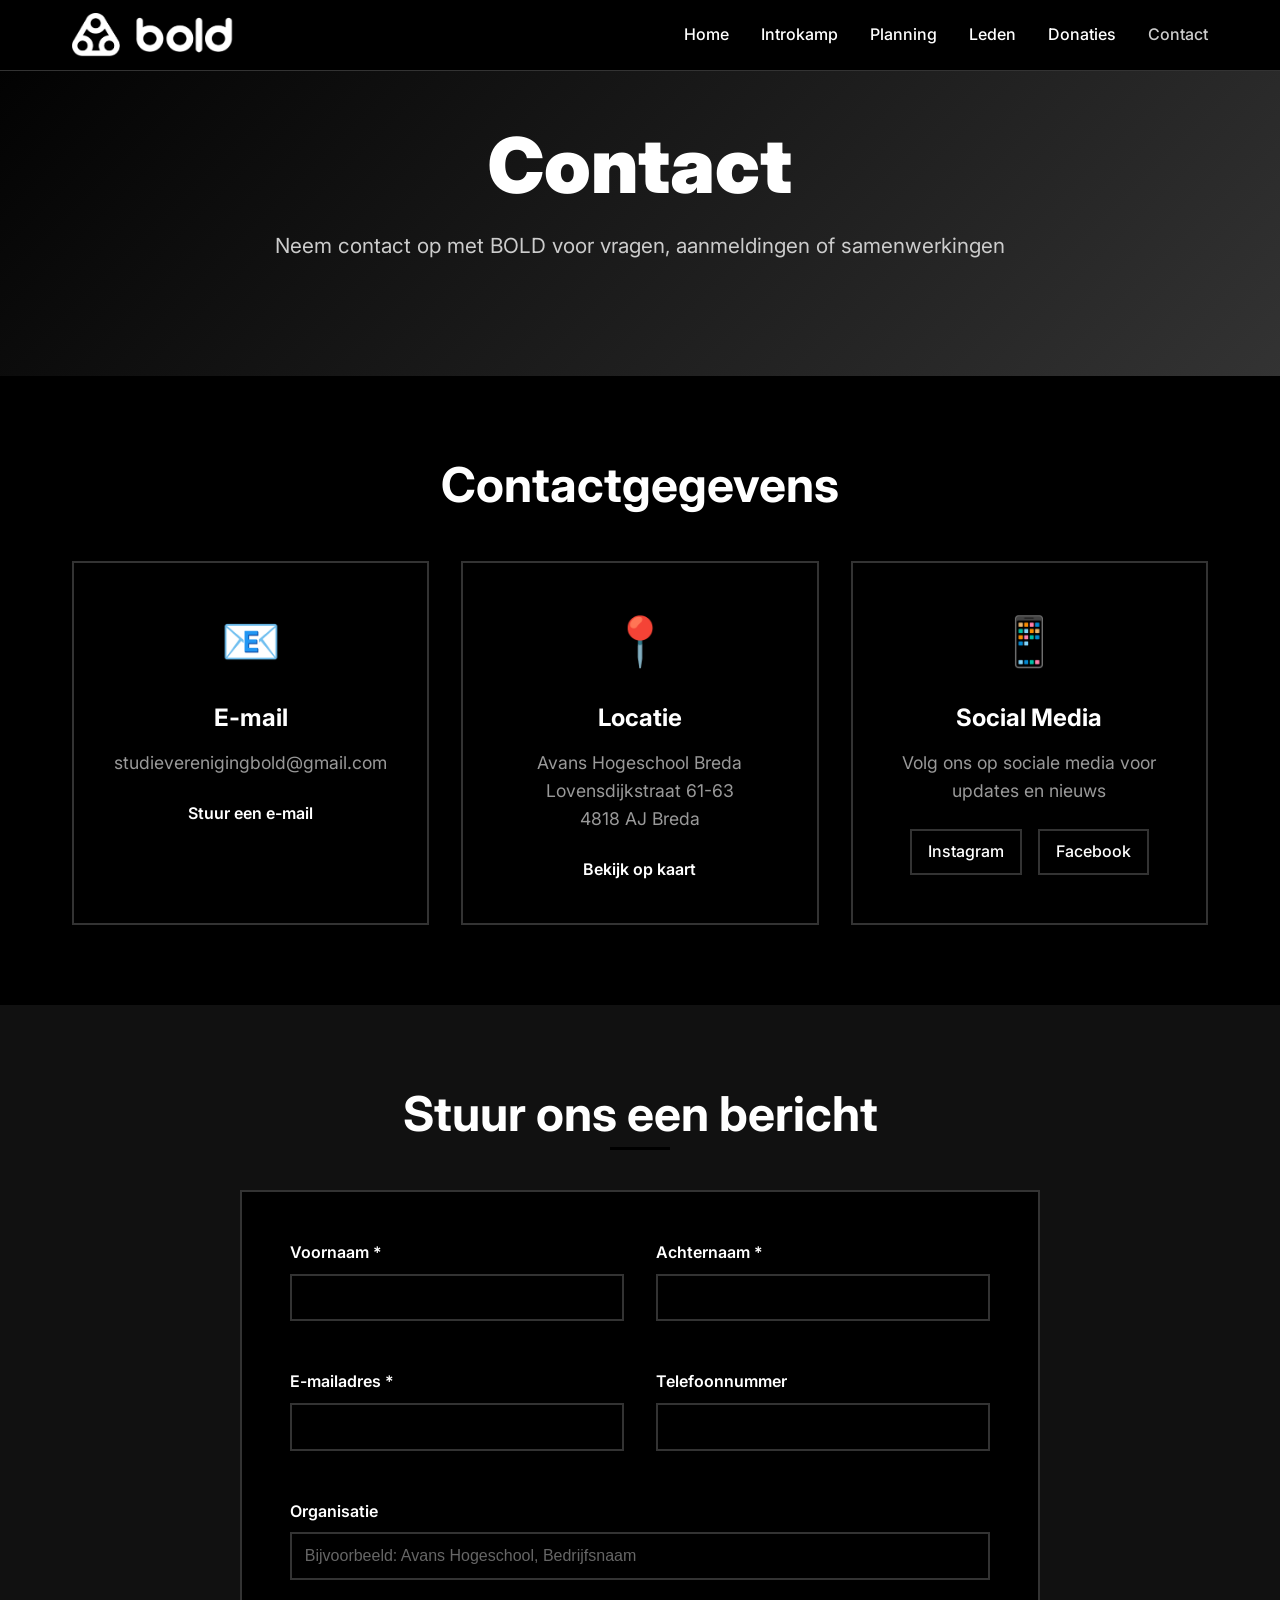
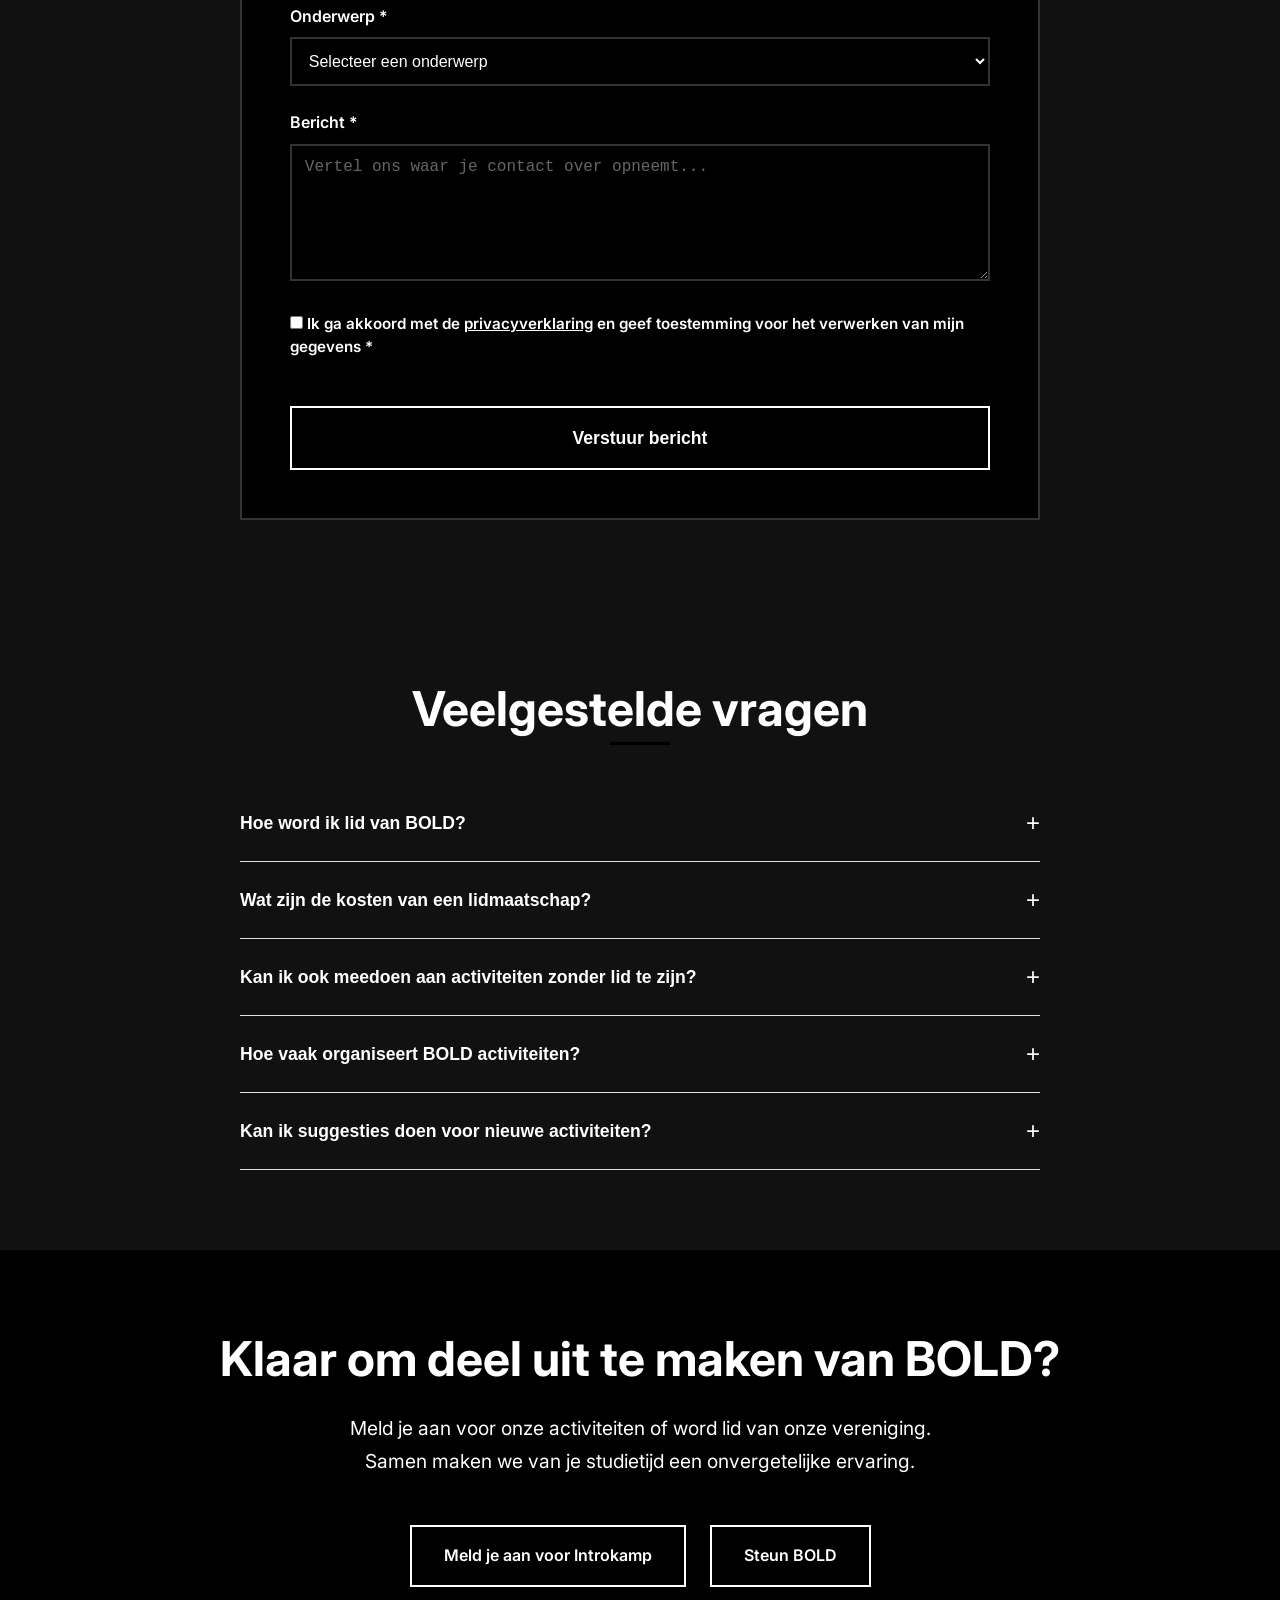
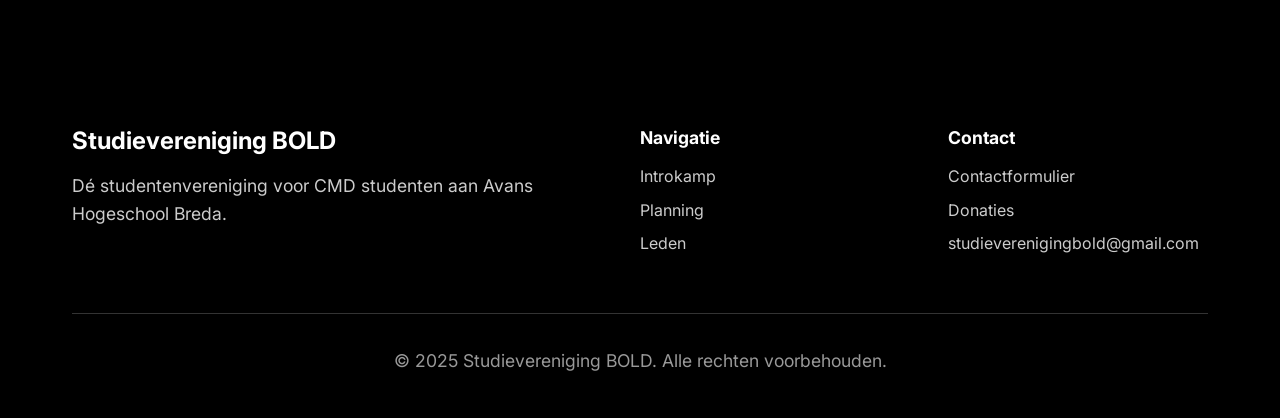
==== commit 84852d72: "Update Footer banner geupdate Achtergrond foto bij index feller en meer saturation Logo gefixed met " ====
--- a/contact.html
+++ b/contact.html
@@ -36,8 +36,7 @@
         <div class="nav-container">
             <div class="nav-logo">
                 <a href="index.html" aria-label="Studievereniging BOLD - Home">
-                    <img src="img/BOLD_logo_wit_zonder_tekst.png" alt="BOLD Logo" class="logo-image">
-                    <span class="logo-text">BOLD</span>
+                    <img src="img/LOGO (1).png" alt="BOLD Logo" class="logo-image">
                 </a>
             </div>
             
@@ -295,7 +294,7 @@
                 </div>
             </div>
             <div class="footer-bottom">
-                <p>&copy; 2024 Studievereniging BOLD. Alle rechten voorbehouden.</p>
+                <p>&copy; 2025 Studievereniging BOLD. Alle rechten voorbehouden.</p>
             </div>
         </div>
     </footer>
--- a/styles.css
+++ b/styles.css
@@ -198,23 +198,14 @@
 .nav-logo a {
     display: flex;
     align-items: center;
-    gap: 0.75rem;
     text-decoration: none;
 }
 
 .nav-logo .logo-image {
-    height: 35px;
+    height: 45px;
     width: auto;
     display: block;
     object-fit: contain;
-}
-
-.nav-logo .logo-text {
-    font-size: 1.8rem;
-    font-weight: 900;
-    color: #fff;
-    text-decoration: none;
-    letter-spacing: -0.02em;
 }
 
 .nav-menu {
@@ -317,7 +308,7 @@
     background-size: cover;
     background-position: center;
     background-repeat: no-repeat;
-    filter: blur(2.5px) saturate(0.75) brightness(0.5);
+    filter: blur(2.5px) saturate(1  ) brightness(0.9);
     z-index: 0;
 }
 
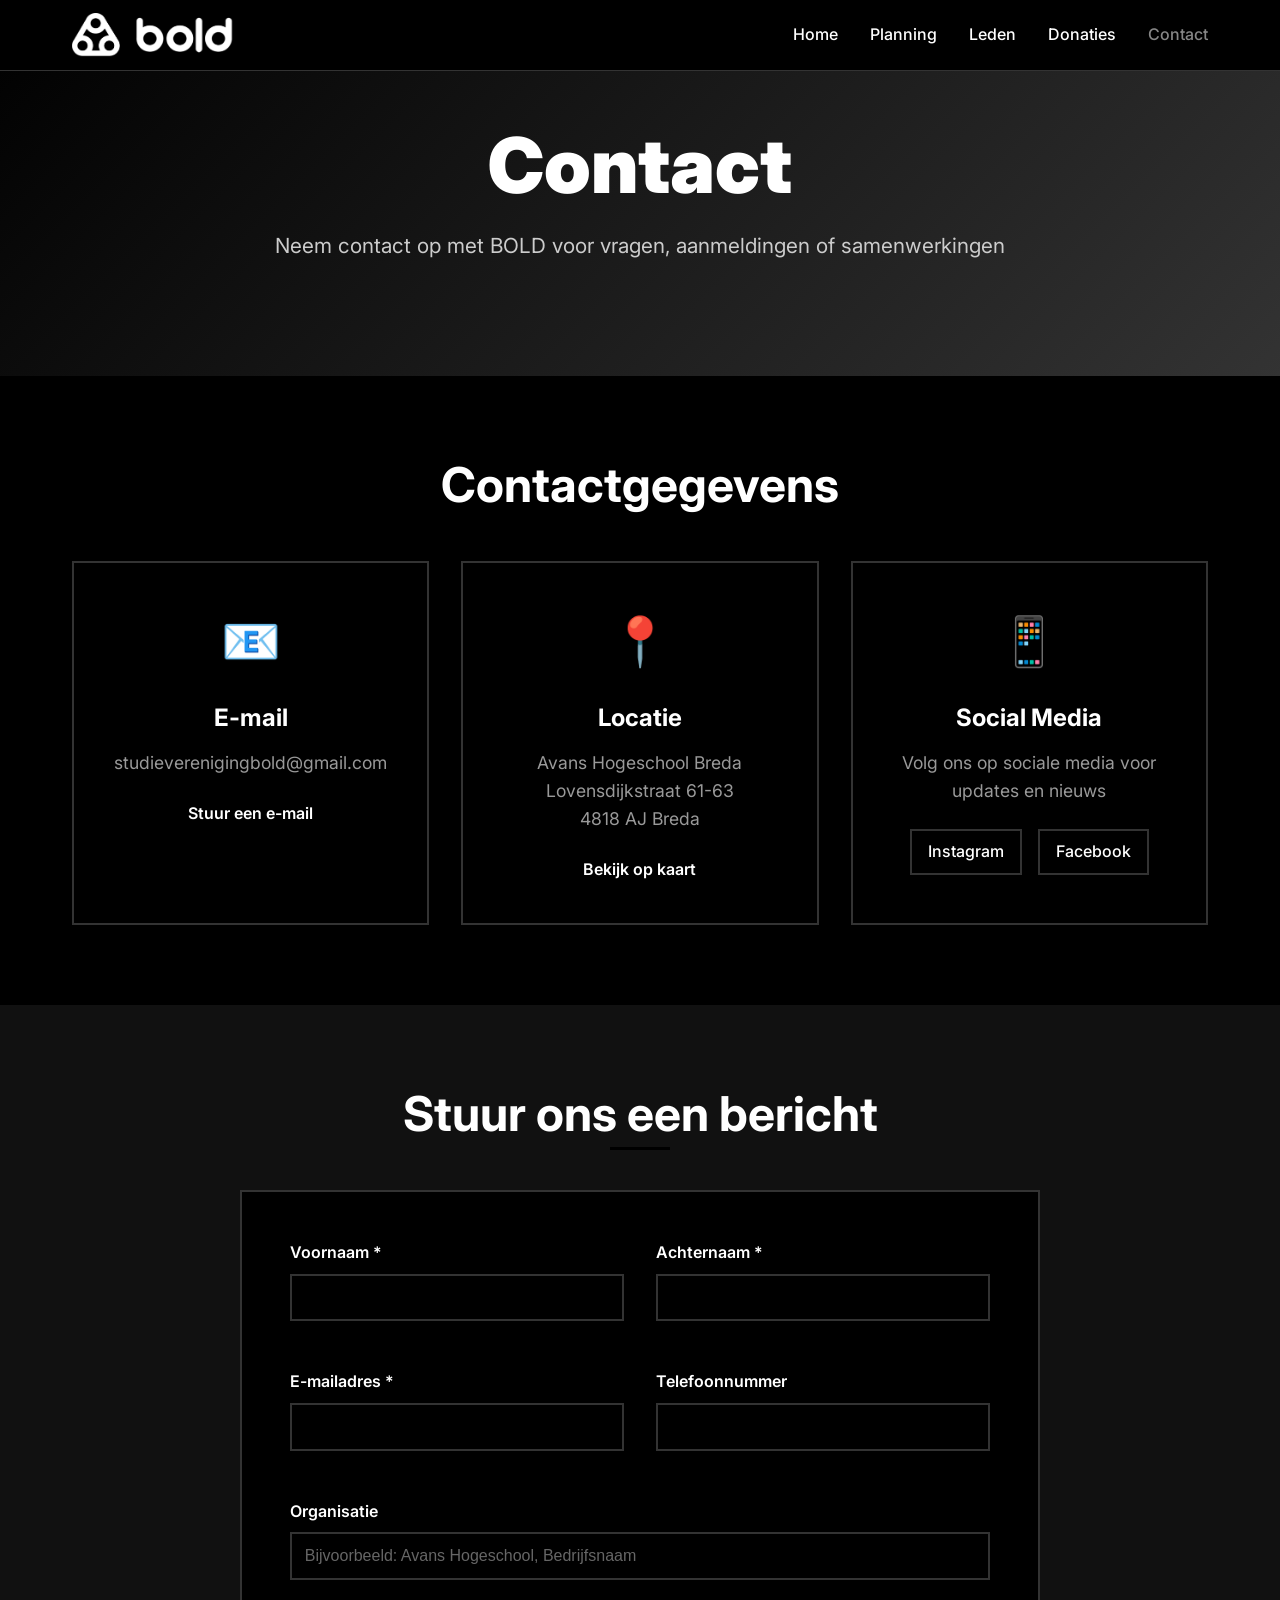
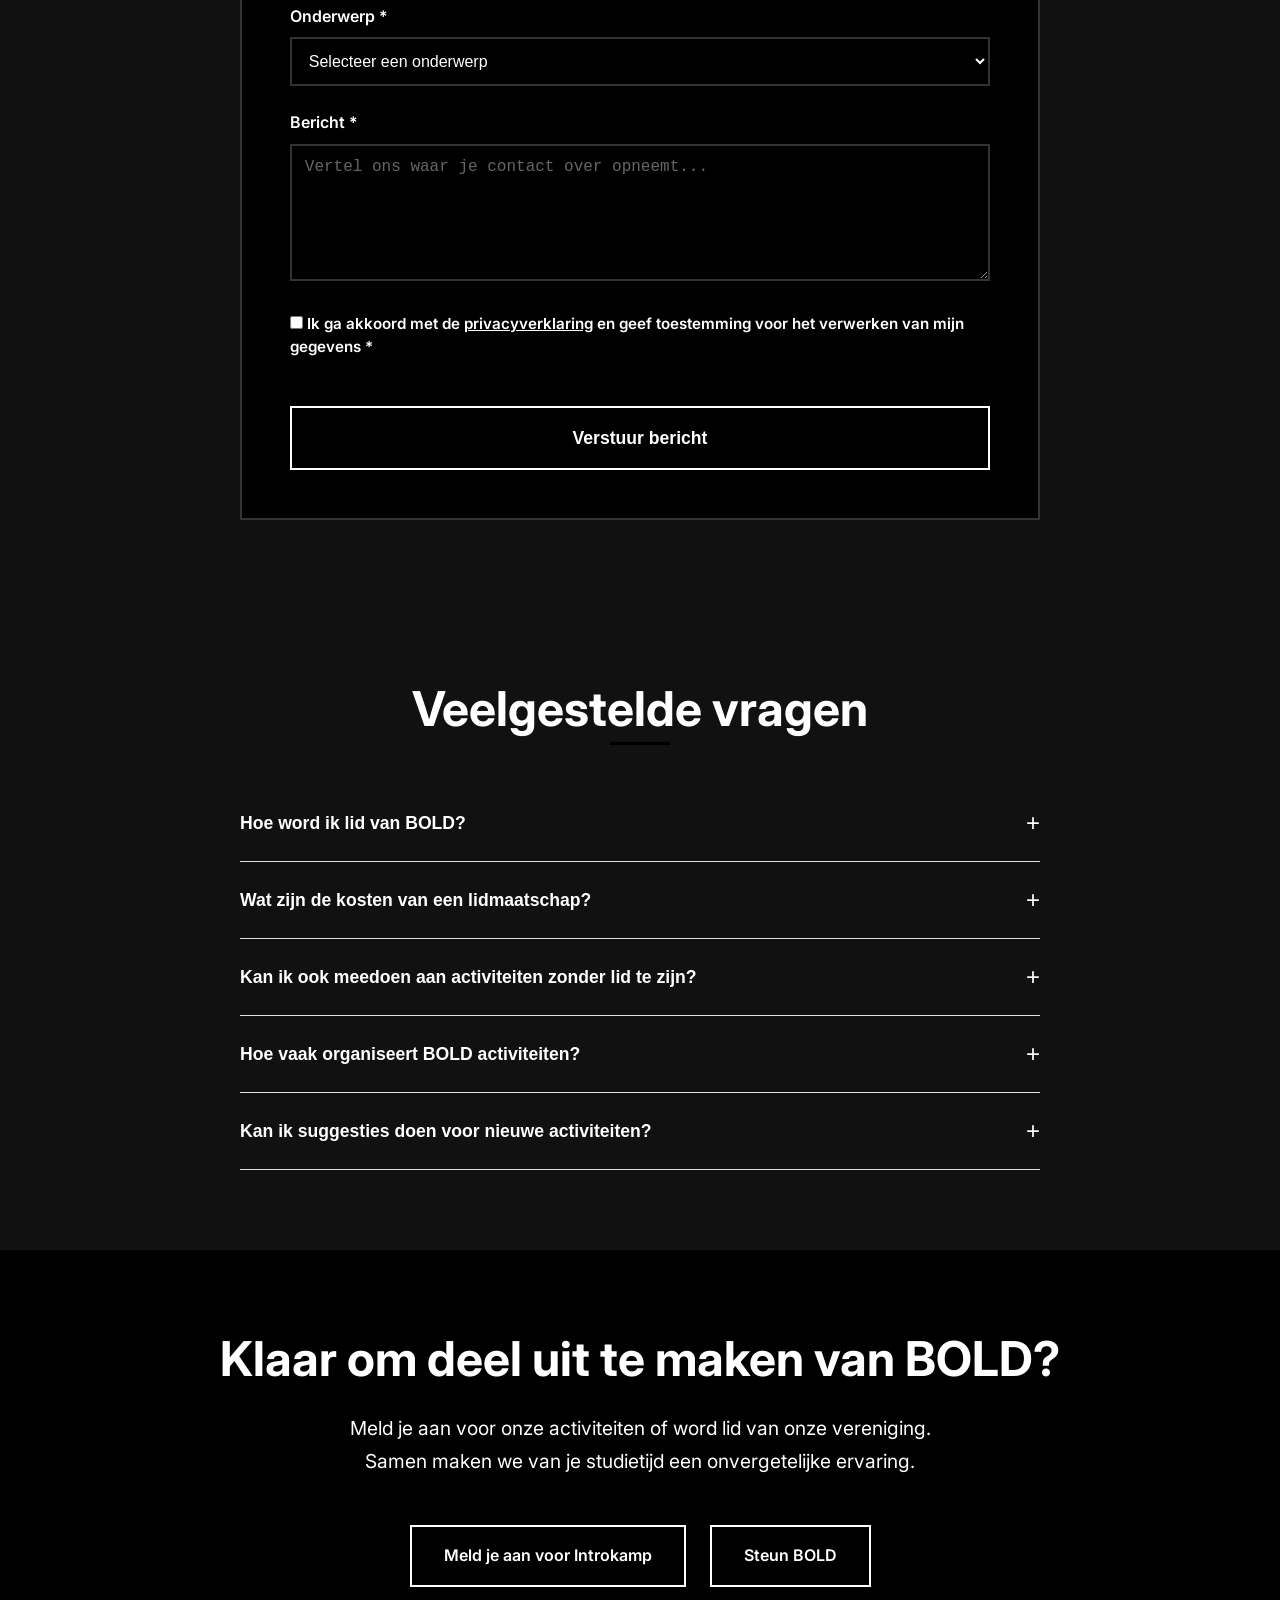
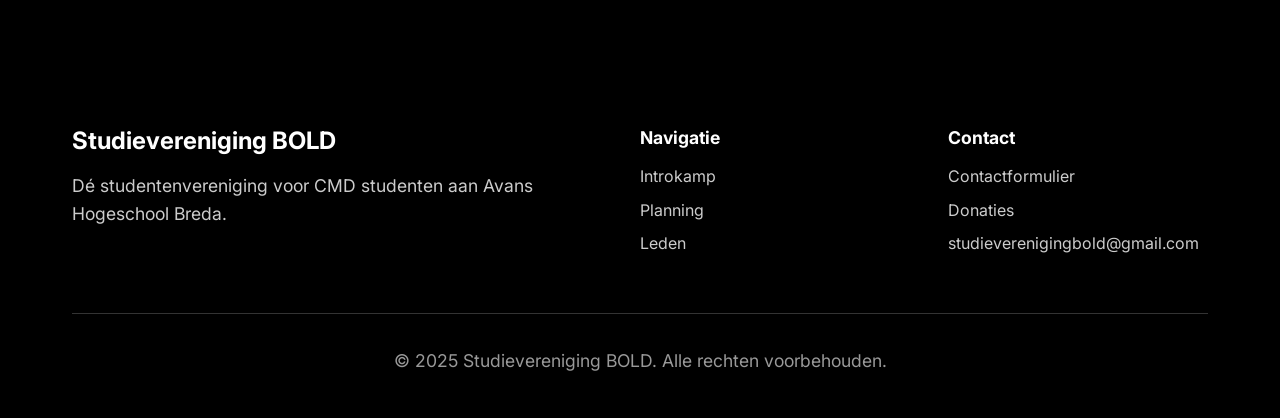
==== commit 91a21130: "Big update allemaal feedback ouwe" ====
--- a/contact.html
+++ b/contact.html
@@ -45,9 +45,9 @@
                 <li class="nav-item">
                     <a href="index.html" class="nav-link">Home</a>
                 </li>
-                <li class="nav-item">
+                <!-- <li class="nav-item">
                     <a href="introkamp.html" class="nav-link">Introkamp</a>
-                </li>
+                </li> -->
                 <li class="nav-item">
                     <a href="planning.html" class="nav-link">Planning</a>
                 </li>
--- a/styles.css
+++ b/styles.css
@@ -226,7 +226,7 @@
 
 .nav-link:hover,
 .nav-link.active {
-    color: #ccc;
+    color: #868686;
 }
 
 .nav-link::after {
@@ -1384,7 +1384,7 @@
 /* Calendar Section */
 .calendar-section {
     padding: 80px 0;
-    background-color: #000;
+    background-color: rgb(17, 17, 17);
 }
 
 .calendar-container {
@@ -1477,12 +1477,231 @@
 }
 
 .calendar-event {
-    font-size: 0.8rem;
-    color: #fff;
-    margin-bottom: 0.2rem;
-    padding: 0.2rem 0.4rem;
+    display: block;
+    width: 100%;
+    font-size: 0.85rem;
+    color: #fff;
+    margin-bottom: 0.3rem;
+    padding: 0.3rem 0.45rem;
     background-color: #555;
     border-radius: 3px;
+    border: none;
+    text-align: left;
+    cursor: pointer;
+    transition: all 0.3s ease;
+    font-weight: 600;
+    line-height: 1.3;
+}
+
+.calendar-event:last-child {
+    margin-bottom: 0;
+}
+
+.calendar-event:hover,
+.calendar-event:focus {
+    background-color: #777;
+    transform: translateY(-2px);
+    outline: none;
+    box-shadow: 0 0 0 2px rgba(255,255,255,0.2);
+}
+
+.calendar-event:focus-visible {
+    outline: 2px solid #fff;
+    outline-offset: 2px;
+}
+
+/* Calendar Event Modal */
+.calendar-event-modal {
+    position: fixed;
+    top: 0;
+    left: 0;
+    width: 100%;
+    height: 100%;
+    z-index: 2100;
+    display: none;
+    align-items: center;
+    justify-content: center;
+    padding: 1.5rem;
+}
+
+.calendar-event-modal.active {
+    display: flex;
+}
+
+.calendar-event-modal-backdrop {
+    position: absolute;
+    top: 0;
+    left: 0;
+    width: 100%;
+    height: 100%;
+    background: rgba(0, 0, 0, 0.85);
+    backdrop-filter: blur(3px);
+}
+
+.calendar-event-modal-content {
+    position: relative;
+    max-width: 480px;
+    width: 100%;
+    background-color: #000;
+    border: 2px solid #333;
+    padding: 2.5rem;
+    z-index: 2101;
+}
+
+.calendar-event-modal-close {
+    position: absolute;
+    top: 1rem;
+    right: 1rem;
+    background: none;
+    border: none;
+    color: #fff;
+    font-size: 1.5rem;
+    cursor: pointer;
+    line-height: 1;
+}
+
+.calendar-event-modal-date {
+    color: #999;
+    text-transform: uppercase;
+    letter-spacing: 0.1em;
+    font-size: 0.85rem;
+    margin-bottom: 0.5rem;
+}
+
+.calendar-event-modal-title {
+    font-size: 1.8rem;
+    margin-bottom: 1rem;
+}
+
+.calendar-event-modal-description {
+    color: #ccc;
+    margin-bottom: 1.5rem;
+}
+
+.calendar-event-modal-meta {
+    display: flex;
+    flex-direction: column;
+    gap: 0.5rem;
+    margin-bottom: 1.5rem;
+    color: #fff;
+}
+
+.calendar-event-modal-link {
+    display: inline-block;
+    color: #fff;
+    border-bottom: 2px solid #fff;
+    text-decoration: none;
+    font-weight: 600;
+    transition: color 0.3s ease;
+}
+
+.calendar-event-modal-link:hover {
+    color: #ccc;
+    border-bottom-color: #ccc;
+}
+
+.timeline-future-block {
+    margin-top: 3rem;
+    display: flex;
+    flex-direction: column;
+    gap: 1.5rem;
+}
+
+.timeline-past-block {
+    margin-bottom: 3rem;
+    display: flex;
+    flex-direction: column;
+    gap: 1.5rem;
+}
+
+.timeline-future-wrapper {
+    text-align: center;
+    margin: 0;
+}
+
+.timeline-future-toggle {
+    display: inline-flex;
+    align-items: center;
+    gap: 0.75rem;
+    background: none;
+    border: 2px solid #333;
+    color: #fff;
+    padding: 0.75rem 1.5rem;
+    cursor: pointer;
+    text-transform: uppercase;
+    font-weight: 600;
+    letter-spacing: 0.05em;
+    transition: all 0.3s ease;
+    width: 100%;
+    max-width: 360px;
+    justify-content: center;
+}
+
+.timeline-future-toggle:hover:not(:disabled),
+.timeline-future-toggle:focus-visible {
+    border-color: #fff;
+    color: #fff;
+    outline: none;
+}
+
+.timeline-future-toggle:disabled {
+    cursor: default;
+    opacity: 0.6;
+}
+
+.timeline-future-toggle .toggle-icon {
+    display: inline-block;
+    transition: transform 0.3s ease;
+}
+
+.timeline-future-toggle.is-complete .toggle-icon {
+    transform: none;
+}
+
+.timeline-future-list {
+    overflow: hidden;
+    max-height: 0;
+    transition: max-height 0.4s ease;
+    display: flex;
+    flex-direction: column;
+    gap: 3rem;
+    padding-top: 0.5rem;
+}
+
+.timeline-future-list .timeline-item {
+    opacity: 0;
+    transform: translateY(20px);
+    transition: opacity 0.3s ease, transform 0.3s ease;
+}
+
+.timeline-future-list .timeline-item.revealed {
+    opacity: 1;
+    transform: translateY(0);
+}
+
+.timeline-future-month {
+    border-top: 1px solid #333;
+    padding-top: 2rem;
+}
+
+.timeline-future-month:first-child {
+    border-top: none;
+    padding-top: 0;
+}
+
+.timeline-future-month-title {
+    text-align: center;
+    font-size: 1.3rem;
+    text-transform: uppercase;
+    letter-spacing: 0.1em;
+    color: #fff;
+    margin-bottom: 1.5rem;
+}
+
+.timeline-future-month-events {
+    display: flex;
+    flex-direction: column;
+    gap: 3rem;
 }
 
 /* Timeline Section */
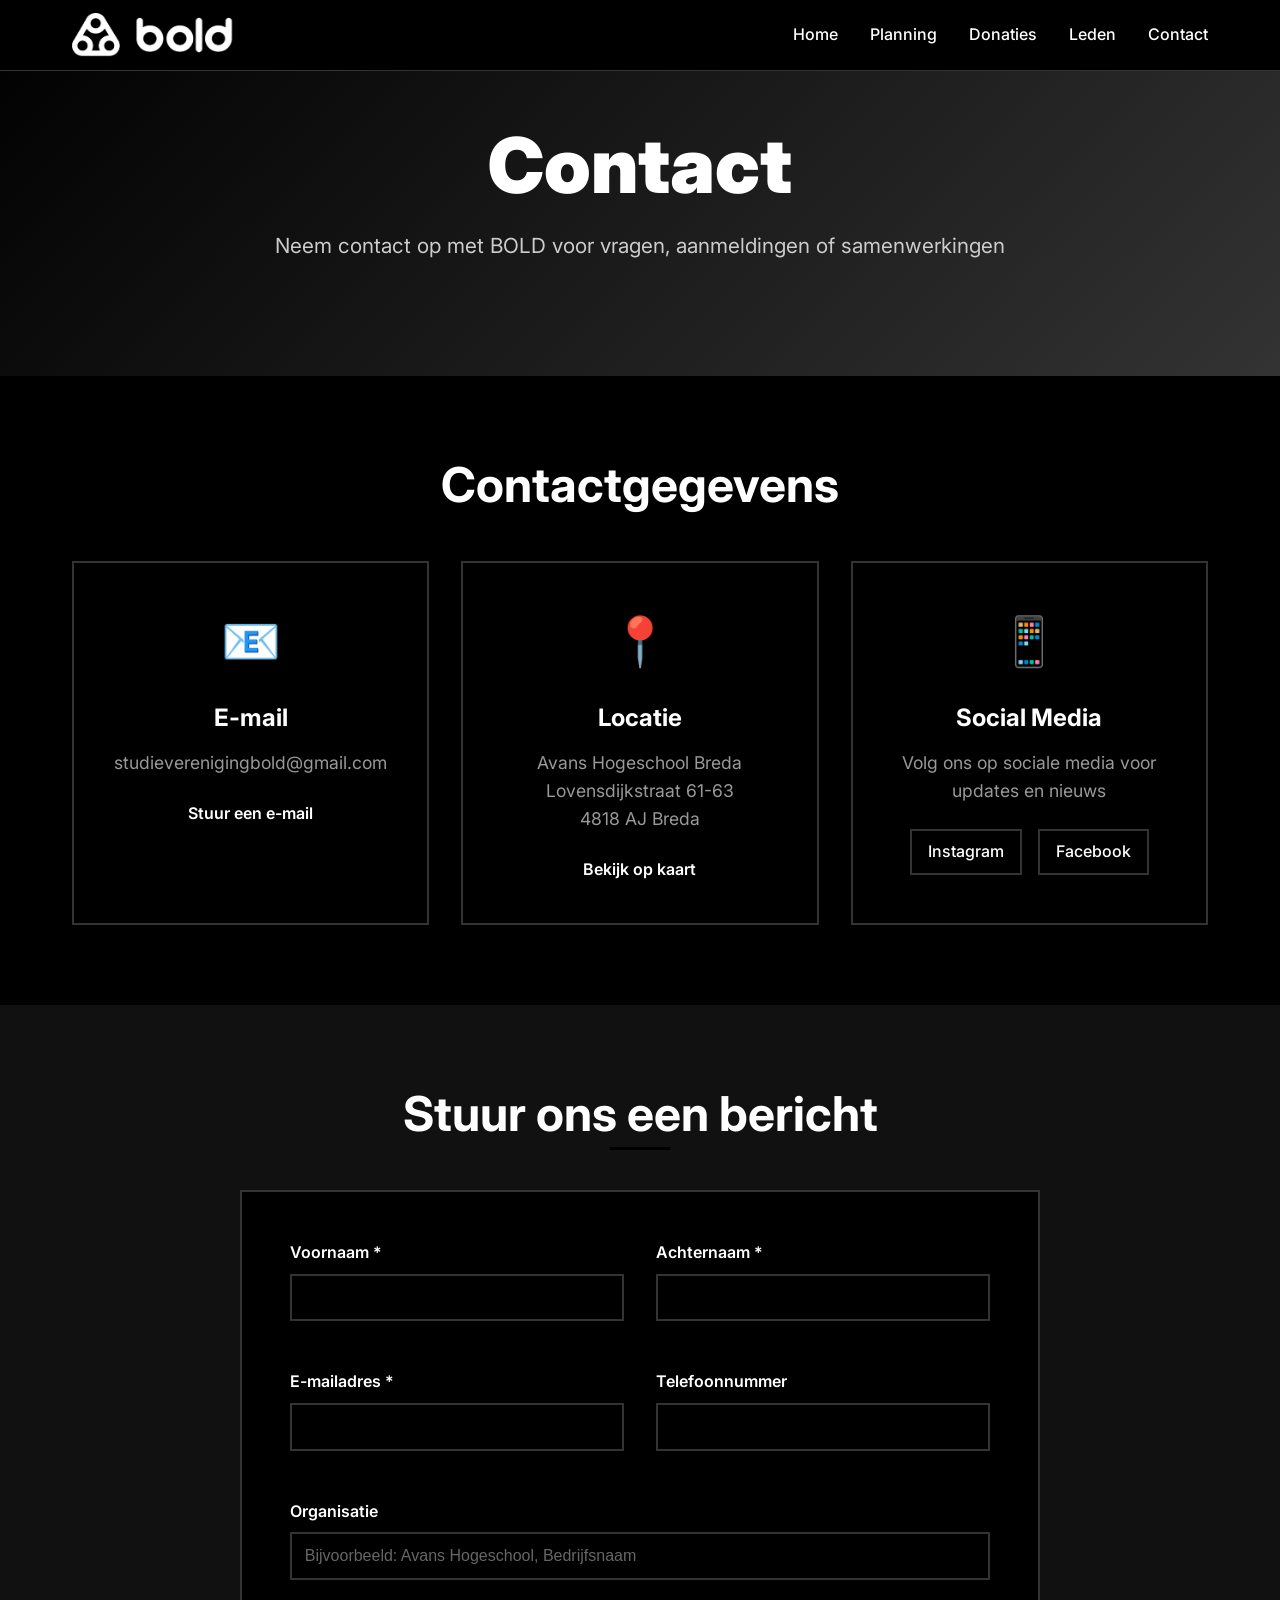
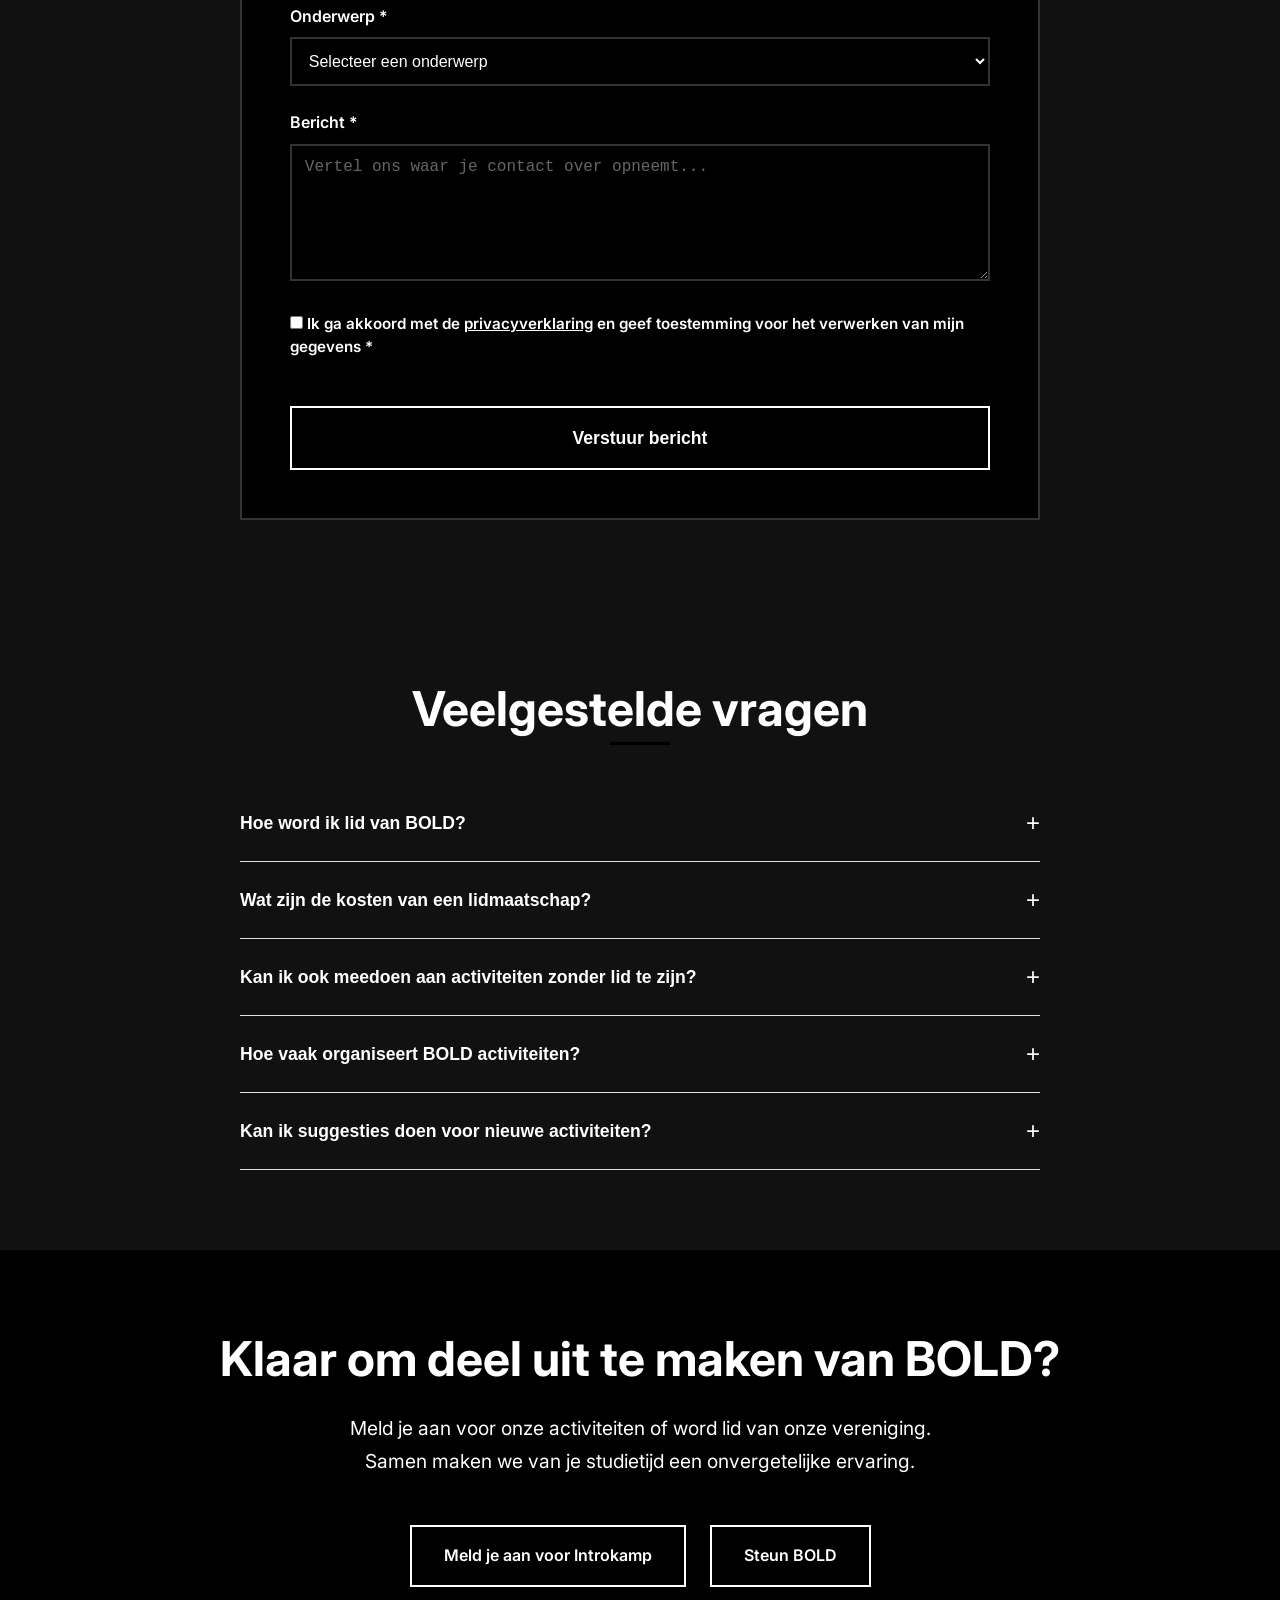
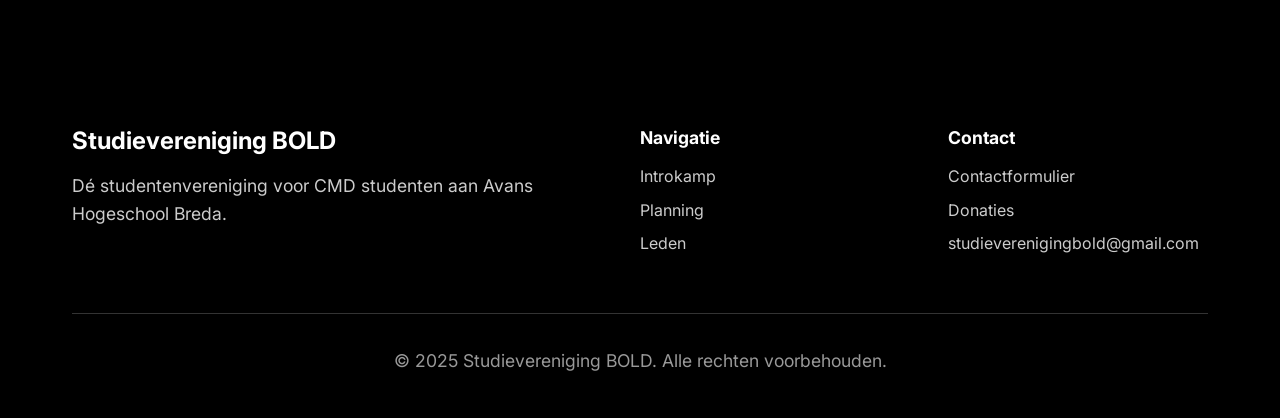
==== commit 8618c34f: "Update website" ====
--- a/contact.html
+++ b/contact.html
@@ -43,7 +43,7 @@
             <!-- Desktop Navigation -->
             <ul class="nav-menu" id="nav-menu">
                 <li class="nav-item">
-                    <a href="index.html" class="nav-link">Home</a>
+                    <a href="index.html" class="nav-link active" aria-current="page">Home</a>
                 </li>
                 <!-- <li class="nav-item">
                     <a href="introkamp.html" class="nav-link">Introkamp</a>
@@ -51,17 +51,18 @@
                 <li class="nav-item">
                     <a href="planning.html" class="nav-link">Planning</a>
                 </li>
+                <li class="nav-item">
+                    <a href="donaties.html" class="nav-link">Donaties</a>
+                </li>
                 <!-- <li class="nav-item">
                     <a href="fotoboek.html" class="nav-link">Fotoboek</a>
                 </li> -->
                 <li class="nav-item">
                     <a href="leden.html" class="nav-link">Leden</a>
                 </li>
-                <li class="nav-item">
-                    <a href="donaties.html" class="nav-link">Donaties</a>
-                </li>
-                <li class="nav-item">
-                    <a href="contact.html" class="nav-link active" aria-current="page">Contact</a>
+
+                <li class="nav-item">
+                    <a href="contact.html" class="nav-link">Contact</a>
                 </li>
             </ul>
             
--- a/styles.css
+++ b/styles.css
@@ -48,13 +48,13 @@
 .page-transition-overlay.swipe-in {
     transform: translateX(0);
     pointer-events: all;
-    transition: transform 0.25s cubic-bezier(0.4, 0, 0.2, 1);
+    transition: transform 0.2s cubic-bezier(0.4, 0, 0.2, 1);
 }
 
 .page-transition-overlay.swipe-continue {
     transform: translateX(-100%);
     pointer-events: all;
-    transition: transform 0.25s cubic-bezier(0.4, 0, 0.2, 1);
+    transition: transform 0.2s cubic-bezier(0.4, 0, 0.2, 1);
 }
 
 .page-transition-logo {
@@ -69,7 +69,7 @@
 }
 
 .page-transition-overlay.swipe-continue .page-transition-logo {
-    opacity: 0;
+    opacity: 1;
     transition: opacity 0.2s ease;
 }
 
@@ -226,7 +226,7 @@
 
 .nav-link:hover,
 .nav-link.active {
-    color: #868686;
+    color: #fff;
 }
 
 .nav-link::after {
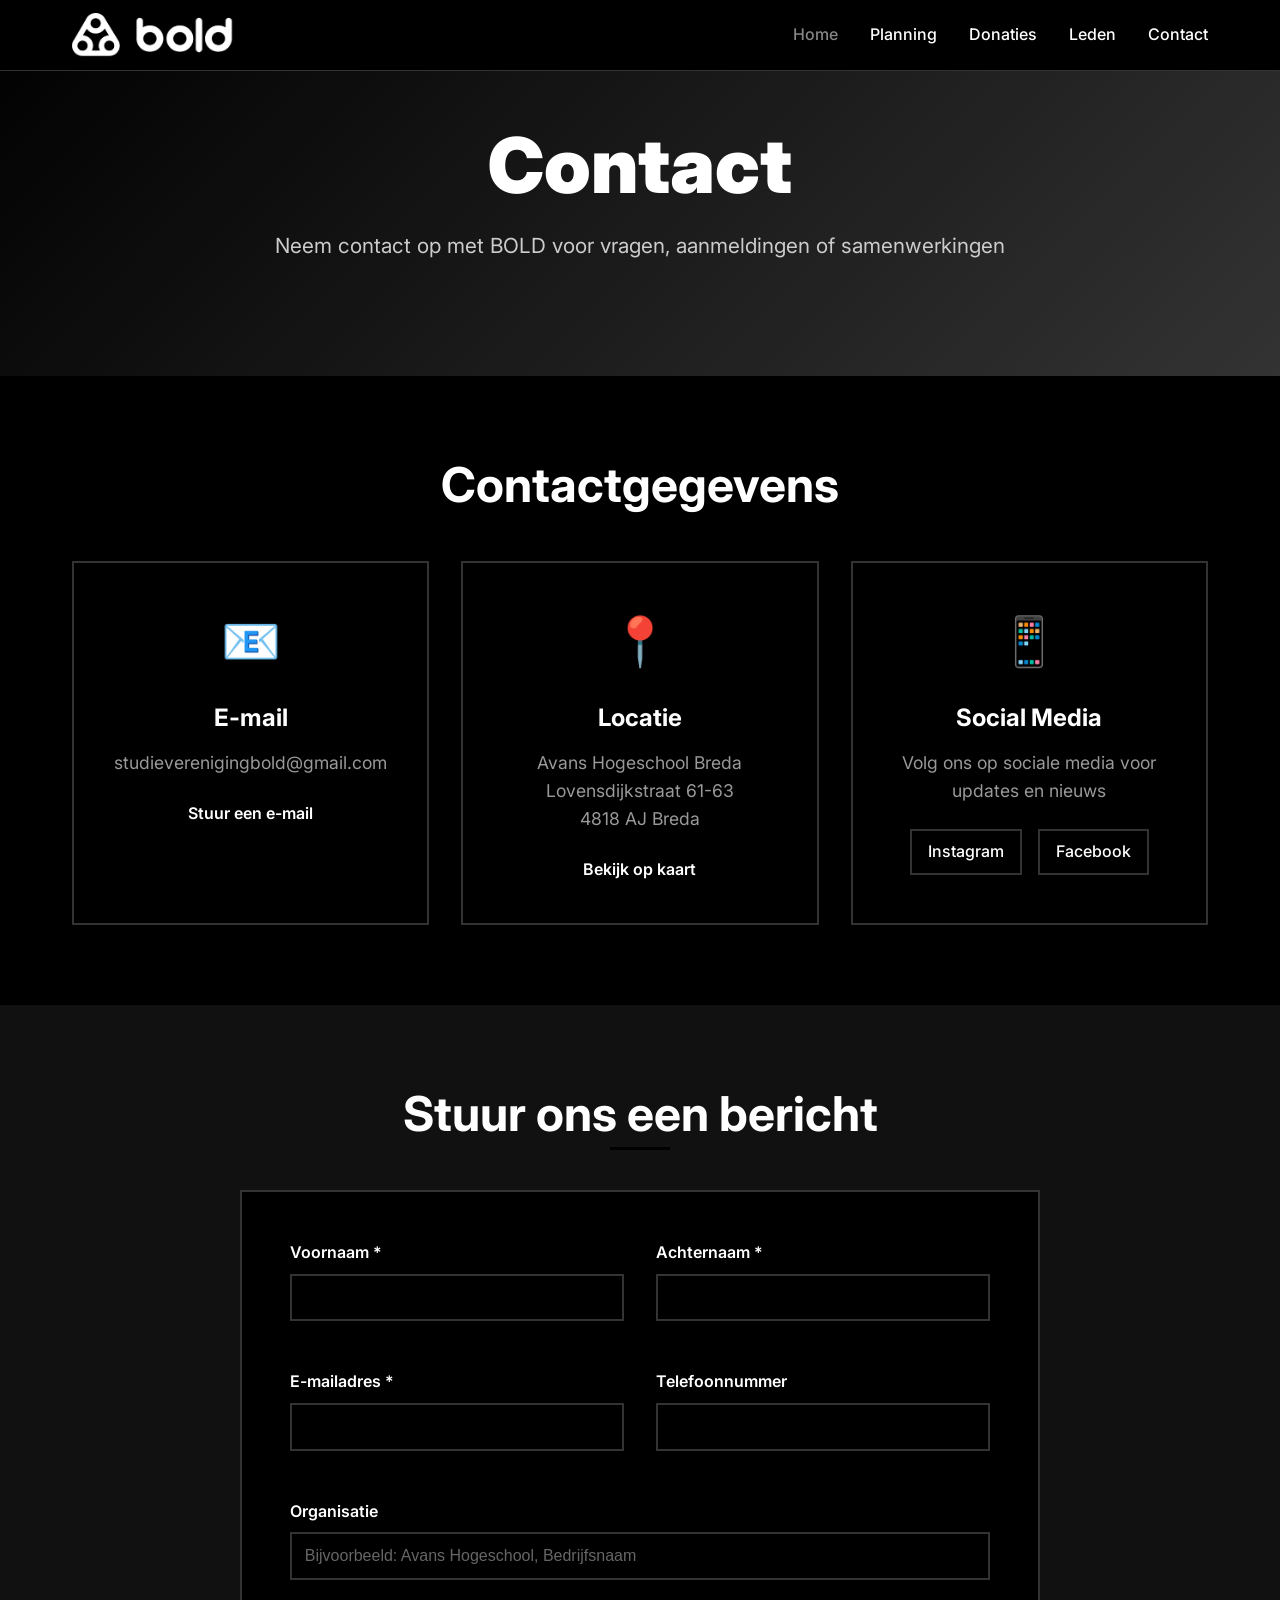
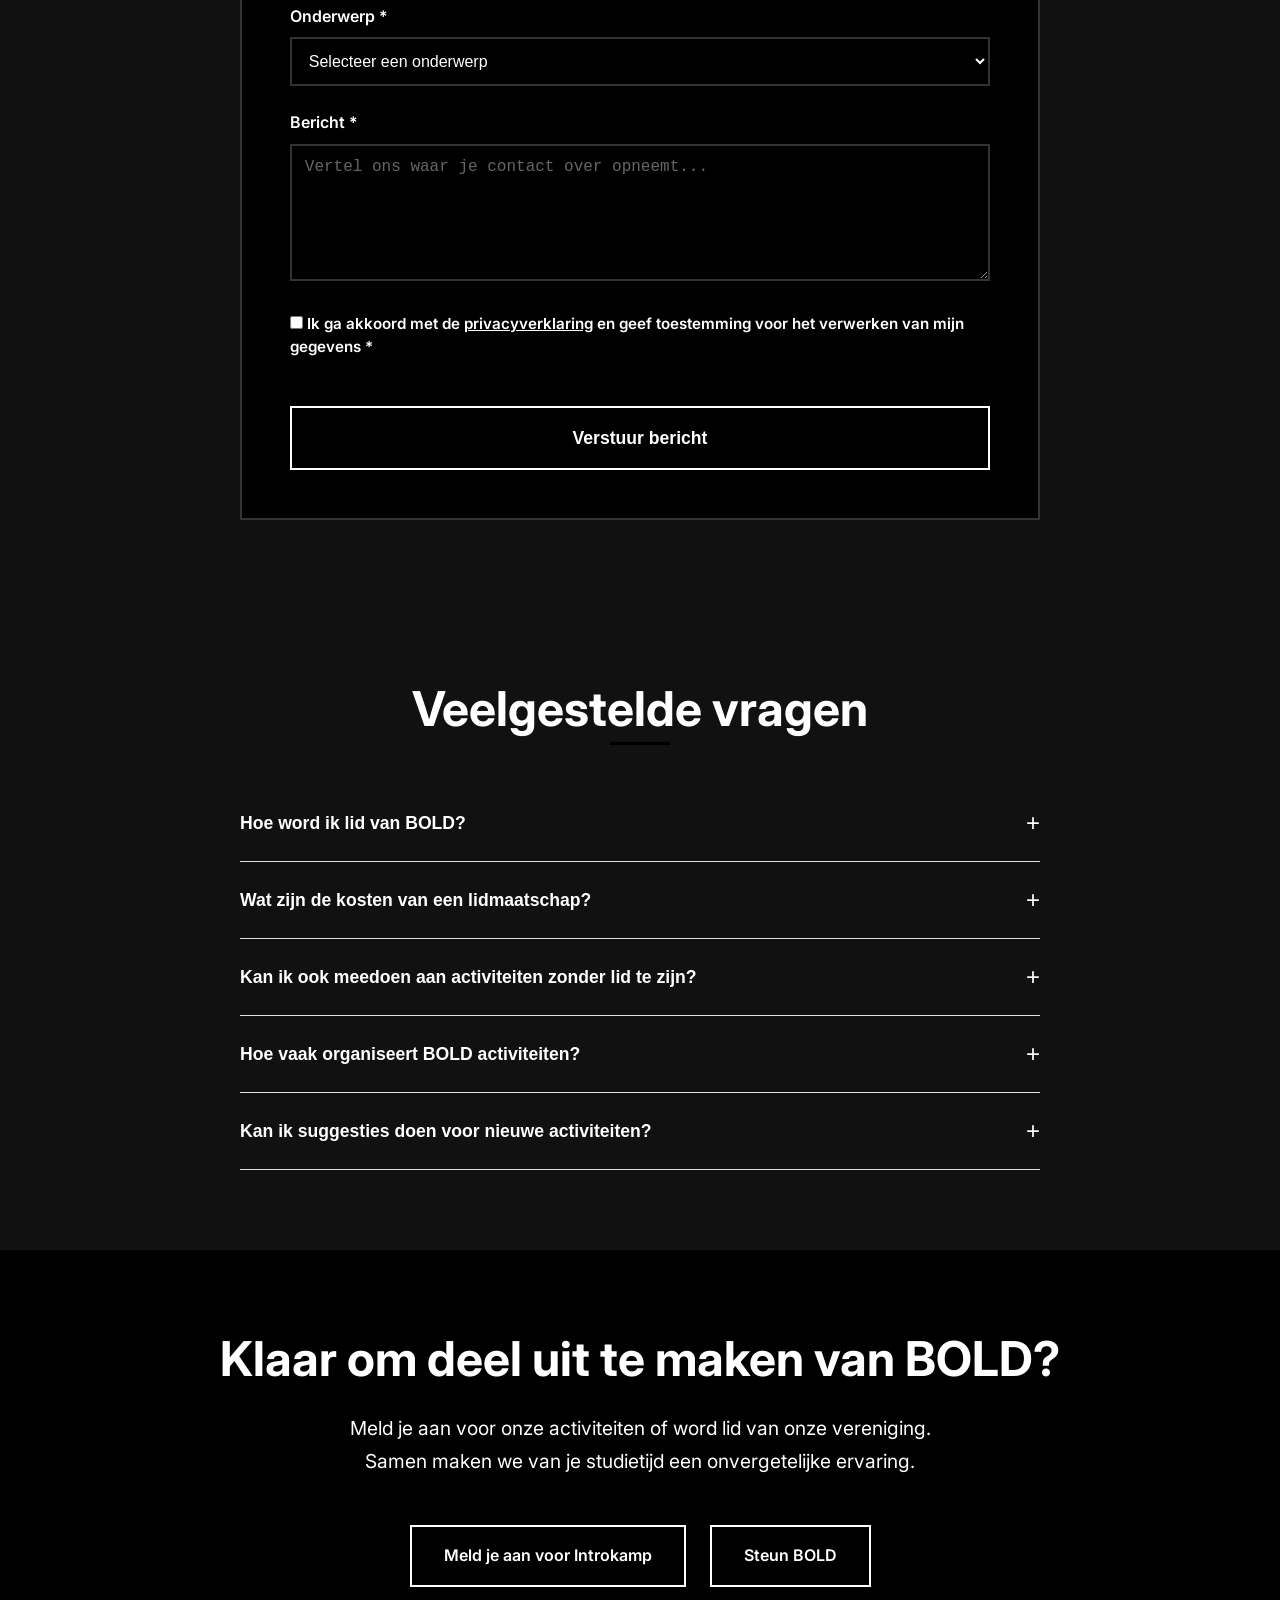
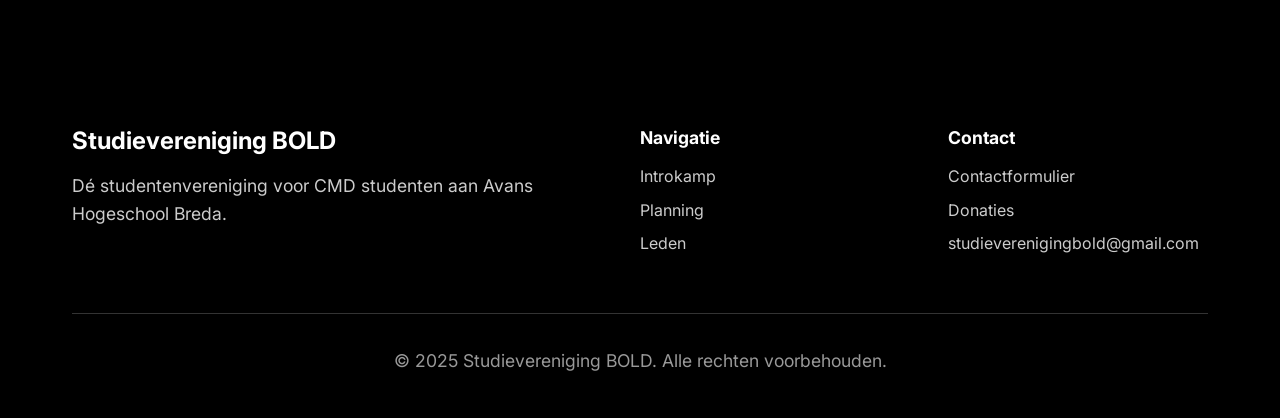
==== commit 821299bc: "contact fix 1" ====
--- a/contact.html
+++ b/contact.html
@@ -124,7 +124,7 @@
                 <div class="form-container">
                     <form class="contact-form" id="contact-form" action="https://api.web3forms.com/submit" method="POST">
                         <!-- Web3Forms Access Key -->
-                        <input type="hidden" name="access_key" value="1a874fd8-c3a7-4b38-8433-4b88f8b01145">
+                        <input type="hidden" name="access_key" value="b083d10e-01dd-41e7-8710-f044d23d0695">
                         
                         <!-- Hidden name field that combines firstName and lastName -->
                         <input type="hidden" name="name" id="fullName">
--- a/styles.css
+++ b/styles.css
@@ -69,7 +69,7 @@
 }
 
 .page-transition-overlay.swipe-continue .page-transition-logo {
-    opacity: 1;
+    opacity: 0;
     transition: opacity 0.2s ease;
 }
 
@@ -226,7 +226,7 @@
 
 .nav-link:hover,
 .nav-link.active {
-    color: #fff;
+    color: #868686;
 }
 
 .nav-link::after {
@@ -927,6 +927,7 @@
 .page-hero-content {
     max-width: 800px;
     margin: 0 auto;
+    text-align: center;
 }
 
 .page-hero-title {
@@ -1820,9 +1821,9 @@
 
 .timeline-meta {
     display: flex;
-    gap: 1.5rem;
+    flex-direction: column;
+    gap: 0.5rem;
     margin-bottom: 1.5rem;
-    flex-wrap: wrap;
 }
 
 .timeline-location,
@@ -1854,7 +1855,7 @@
 
 .events-grid {
     display: grid;
-    grid-template-columns: repeat(auto-fit, minmax(350px, 1fr));
+    grid-template-columns: 1fr;
     gap: 2rem;
     margin-top: 3rem;
 }
@@ -1930,9 +1931,9 @@
 
 .event-meta {
     display: flex;
-    gap: 1rem;
+    flex-direction: column;
+    gap: 0.5rem;
     margin-bottom: 1.5rem;
-    flex-wrap: wrap;
 }
 
 .event-location,
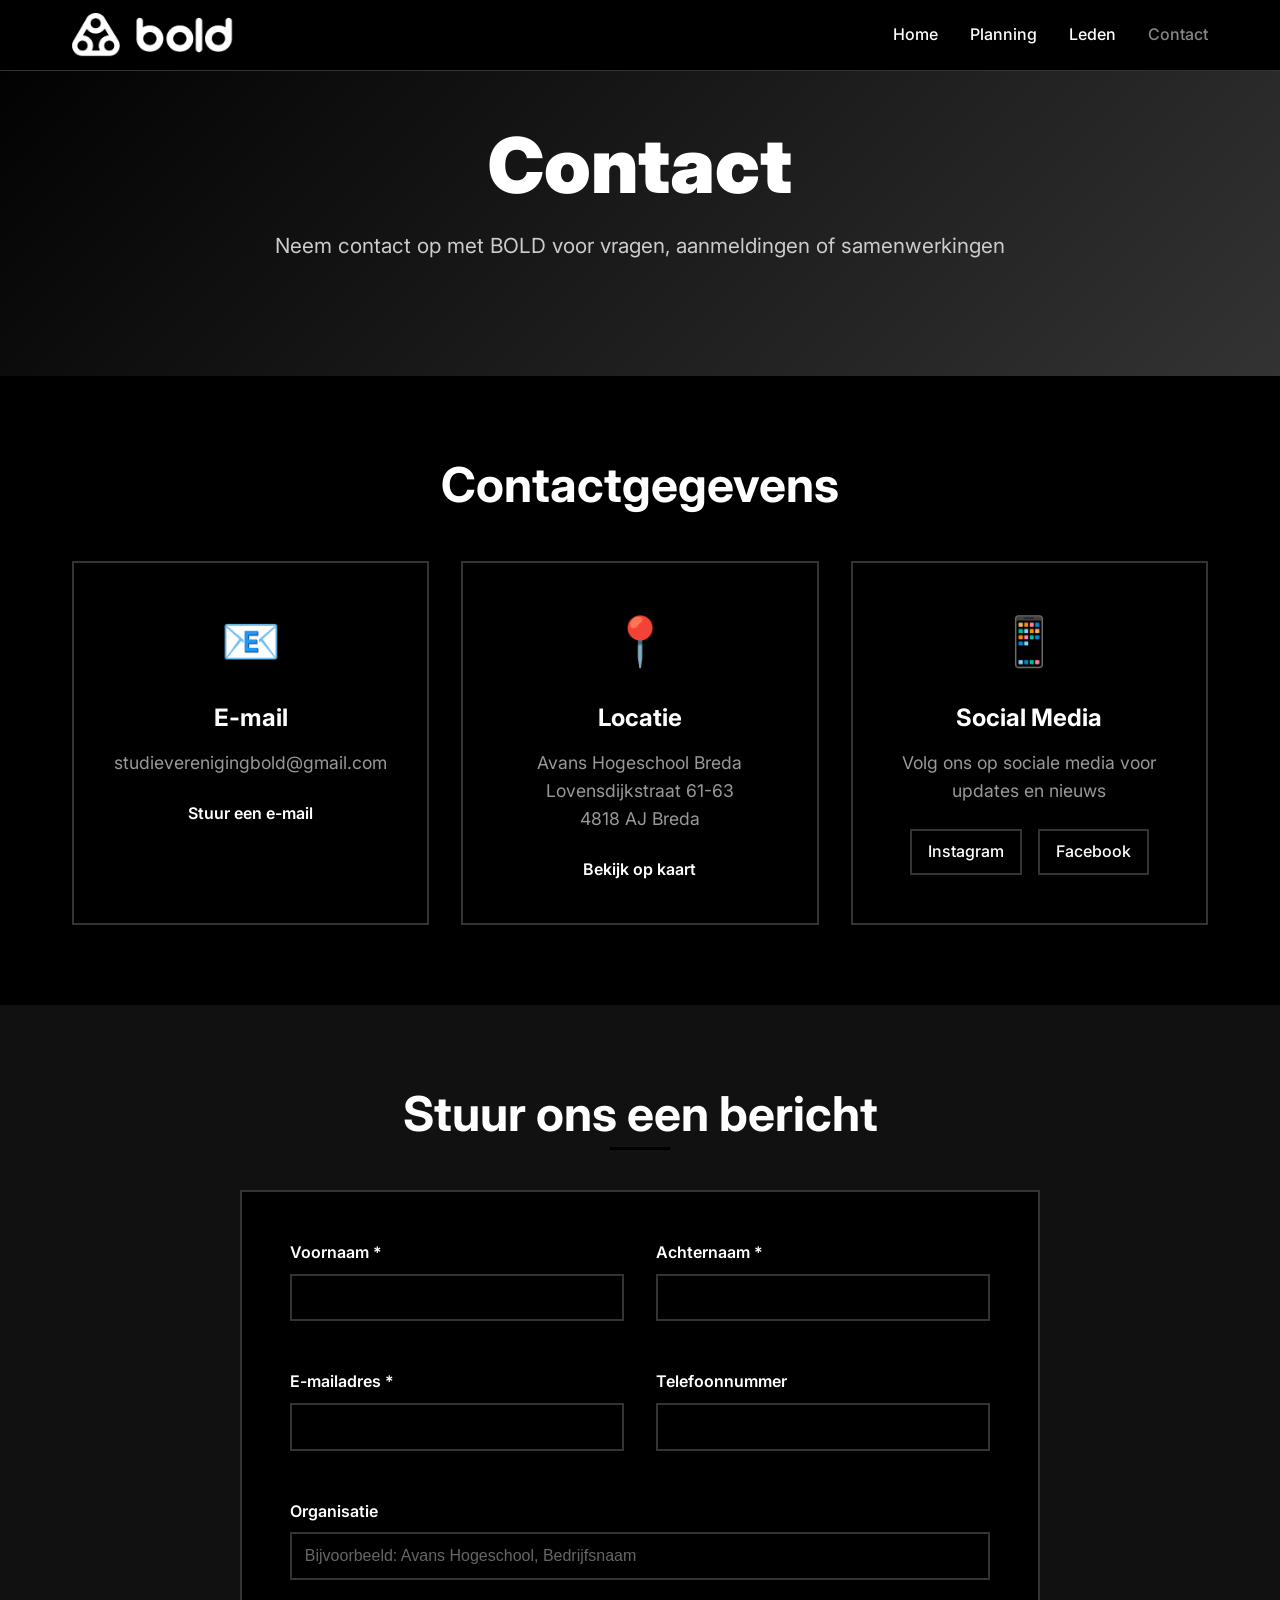
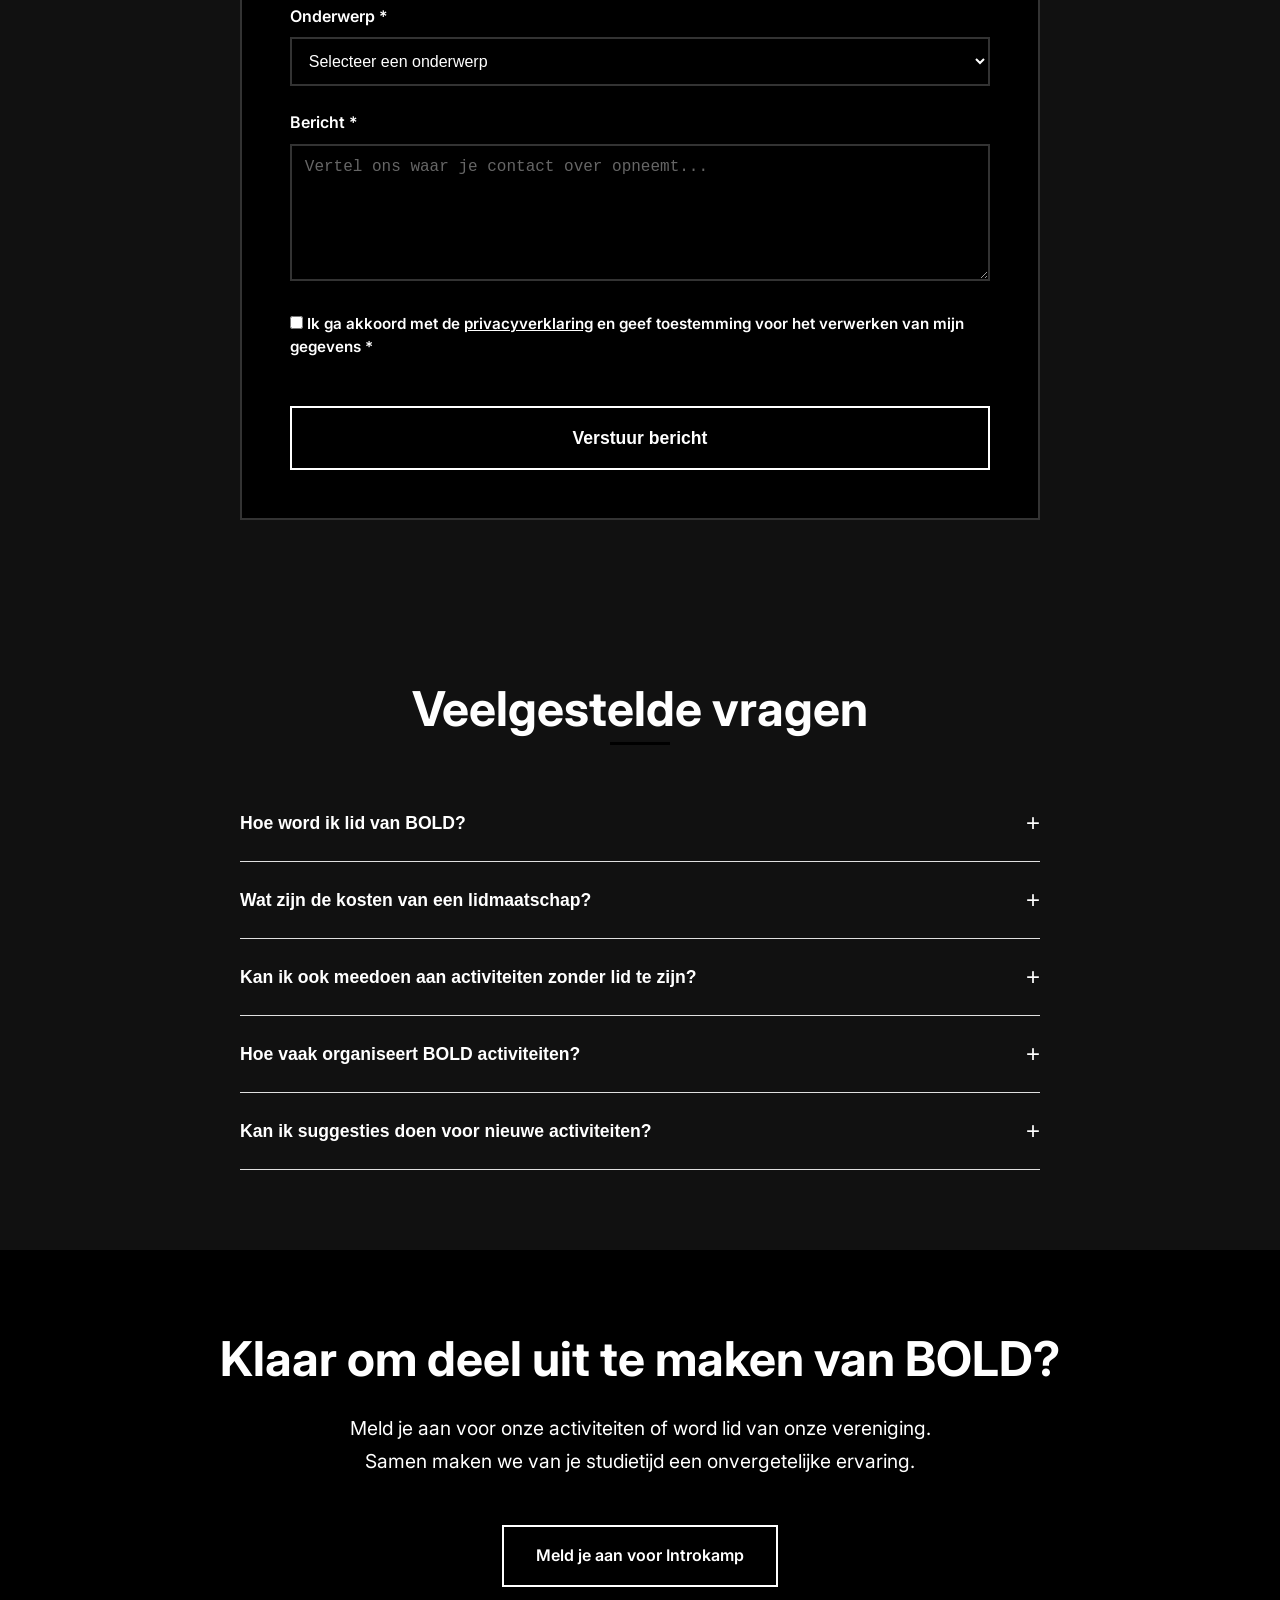
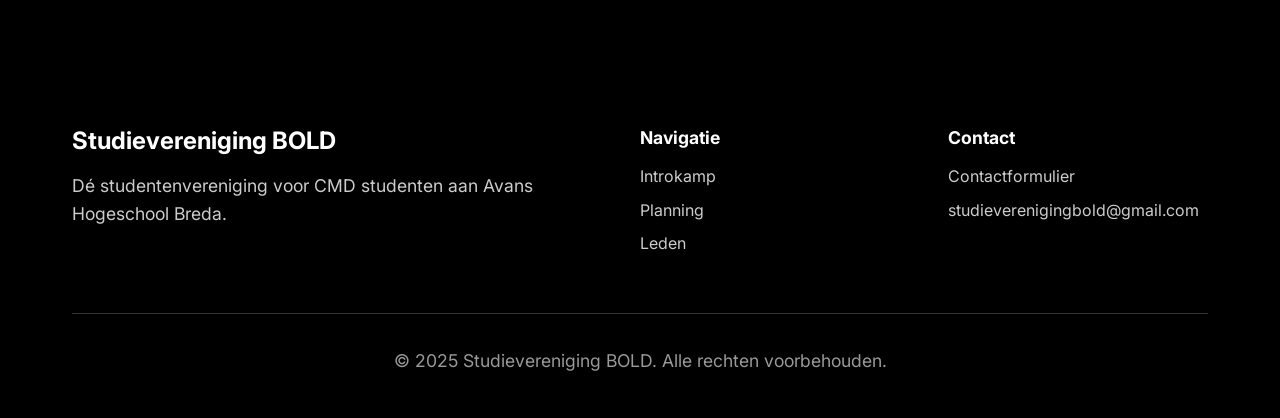
==== commit e4ac4c84: "final push remove donatie page tijdelijk" ====
--- a/contact.html
+++ b/contact.html
@@ -43,7 +43,7 @@
             <!-- Desktop Navigation -->
             <ul class="nav-menu" id="nav-menu">
                 <li class="nav-item">
-                    <a href="index.html" class="nav-link active" aria-current="page">Home</a>
+                    <a href="index.html" class="nav-link">Home</a>
                 </li>
                 <!-- <li class="nav-item">
                     <a href="introkamp.html" class="nav-link">Introkamp</a>
@@ -51,9 +51,9 @@
                 <li class="nav-item">
                     <a href="planning.html" class="nav-link">Planning</a>
                 </li>
-                <li class="nav-item">
+                <!-- <li class="nav-item">
                     <a href="donaties.html" class="nav-link">Donaties</a>
-                </li>
+                </li> -->
                 <!-- <li class="nav-item">
                     <a href="fotoboek.html" class="nav-link">Fotoboek</a>
                 </li> -->
@@ -257,9 +257,9 @@
                         <a href="introkamp.html" class="btn btn-primary" aria-label="Meld je aan voor Introkamp">
                             Meld je aan voor Introkamp
                         </a>
-                        <a href="donaties.html" class="btn btn-secondary" aria-label="Steun BOLD met een donatie">
+                        <!-- <a href="donaties.html" class="btn btn-secondary" aria-label="Steun BOLD met een donatie">
                             Steun BOLD
-                        </a>
+                        </a> -->
                     </div>
                 </div>
             </div>
@@ -289,7 +289,7 @@
                     <h4 class="footer-subtitle">Contact</h4>
                     <ul class="footer-links">
                         <li><a href="contact.html">Contactformulier</a></li>
-                        <li><a href="donaties.html">Donaties</a></li>
+                        <!-- <li><a href="donaties.html">Donaties</a></li> -->
                         <li><a href="mailto:studieverenigingbold@gmail.com">studieverenigingbold@gmail.com</a></li>
                     </ul>
                 </div>
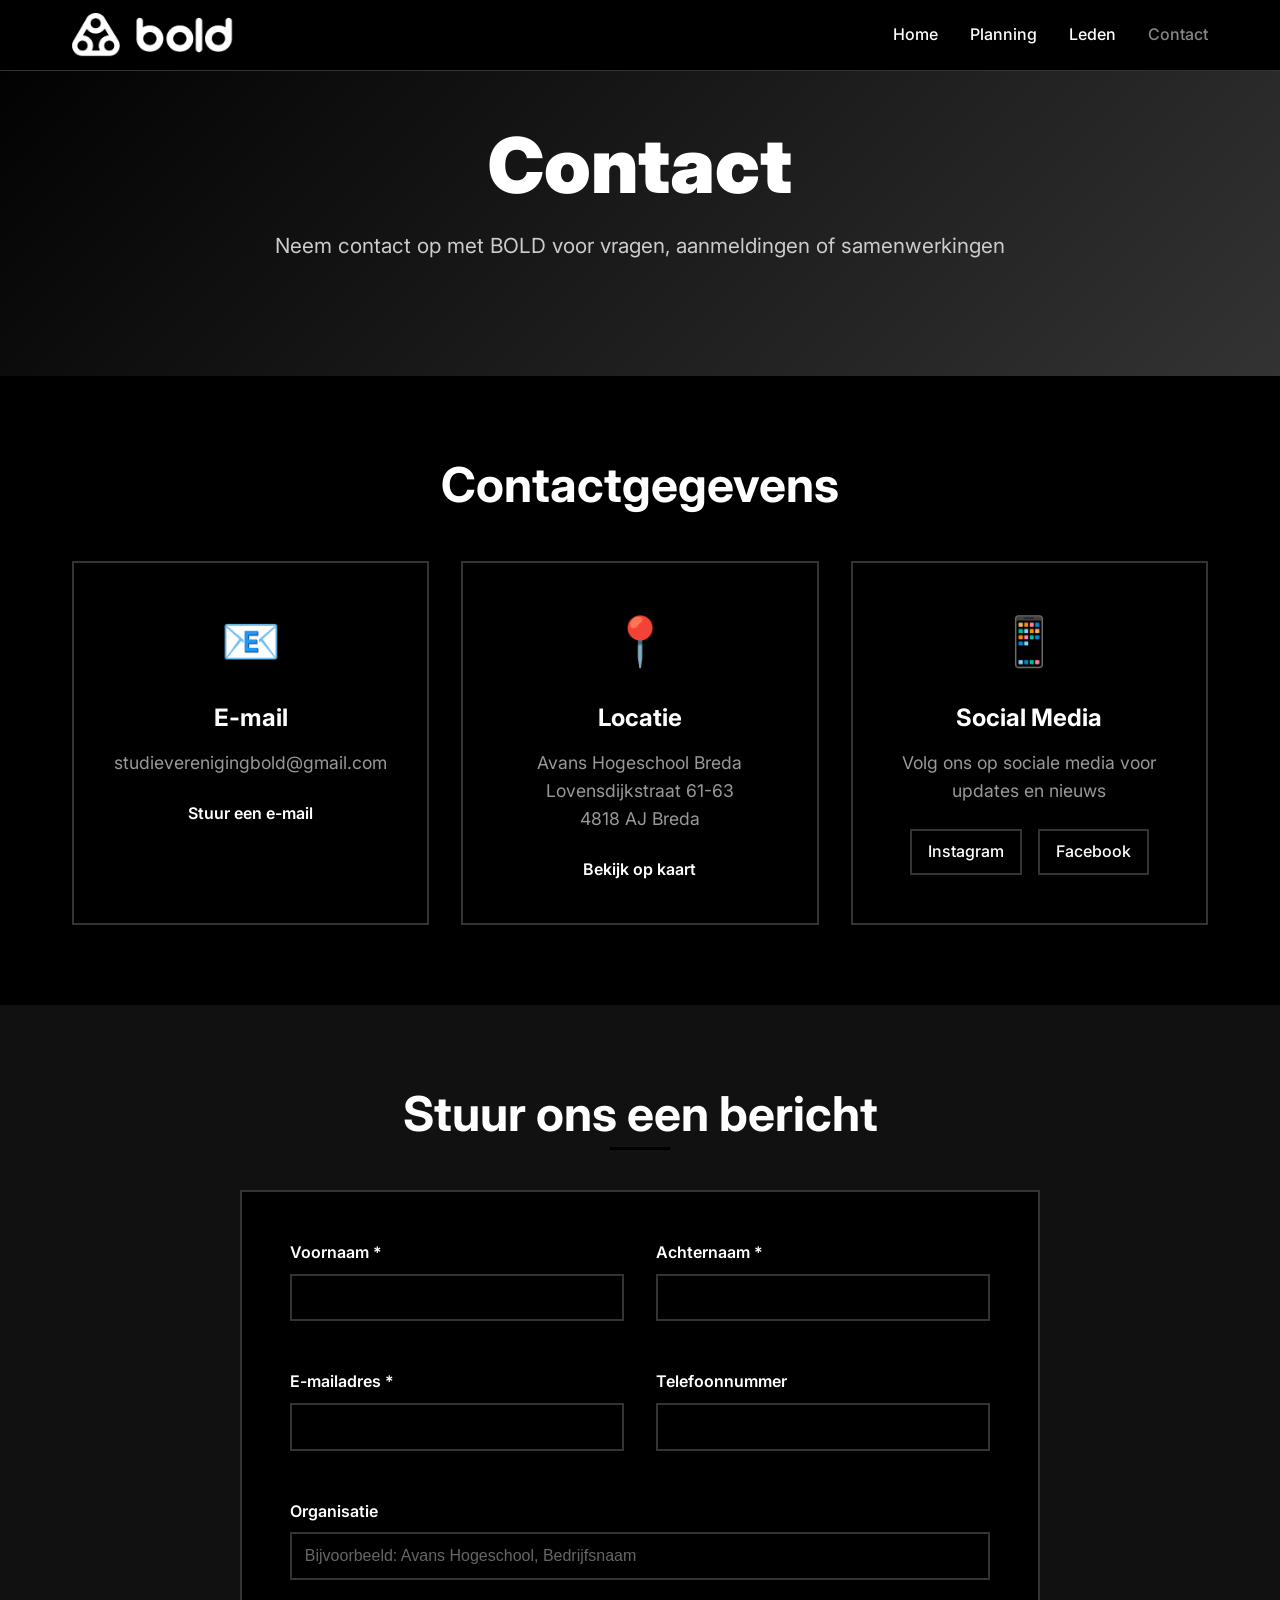
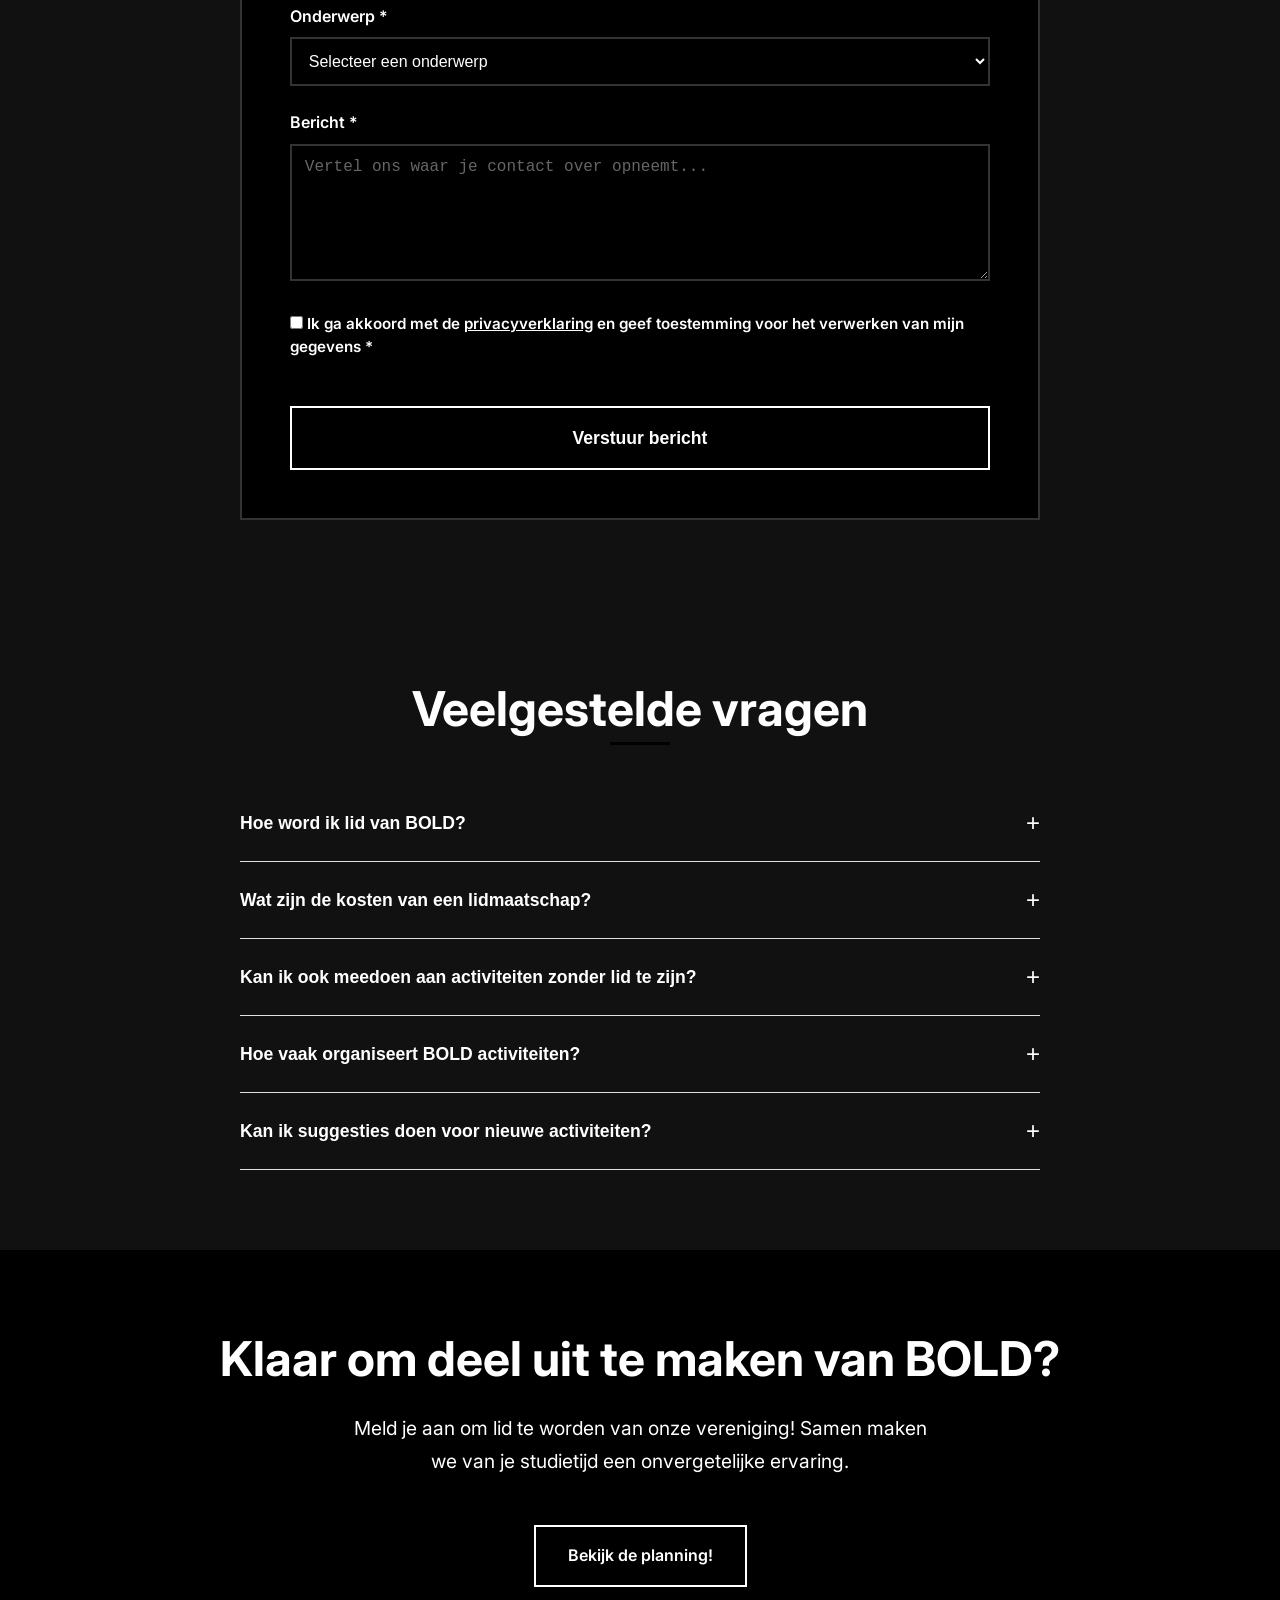
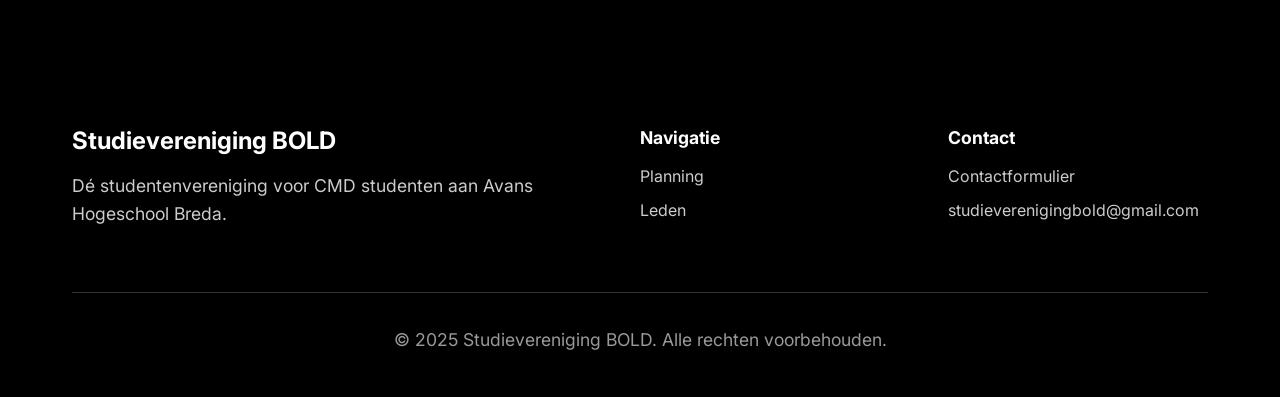
==== commit 4c46c998: "Update fix nav" ====
--- a/contact.html
+++ b/contact.html
@@ -250,12 +250,12 @@
                 <div class="cta-content">
                     <h2 id="cta-title" class="cta-title">Klaar om deel uit te maken van BOLD?</h2>
                     <p class="cta-description">
-                        Meld je aan voor onze activiteiten of word lid van onze vereniging. 
+                        Meld je aan om lid te worden van onze vereniging!
                         Samen maken we van je studietijd een onvergetelijke ervaring.
                     </p>
                     <div class="cta-actions">
-                        <a href="introkamp.html" class="btn btn-primary" aria-label="Meld je aan voor Introkamp">
-                            Meld je aan voor Introkamp
+                        <a href="planning.html" class="btn btn-primary" aria-label="Meld je aan voor Introkamp">
+                            Bekijk de planning!                        
                         </a>
                         <!-- <a href="donaties.html" class="btn btn-secondary" aria-label="Steun BOLD met een donatie">
                             Steun BOLD
@@ -279,7 +279,7 @@
                 <div class="footer-section">
                     <h4 class="footer-subtitle">Navigatie</h4>
                     <ul class="footer-links">
-                        <li><a href="introkamp.html">Introkamp</a></li>
+                        <!-- <li><a href="introkamp.html">Introkamp</a></li> -->
                         <li><a href="planning.html">Planning</a></li>
                         <!-- <li><a href="fotoboek.html">Fotoboek</a></li> -->
                         <li><a href="leden.html">Leden</a></li>
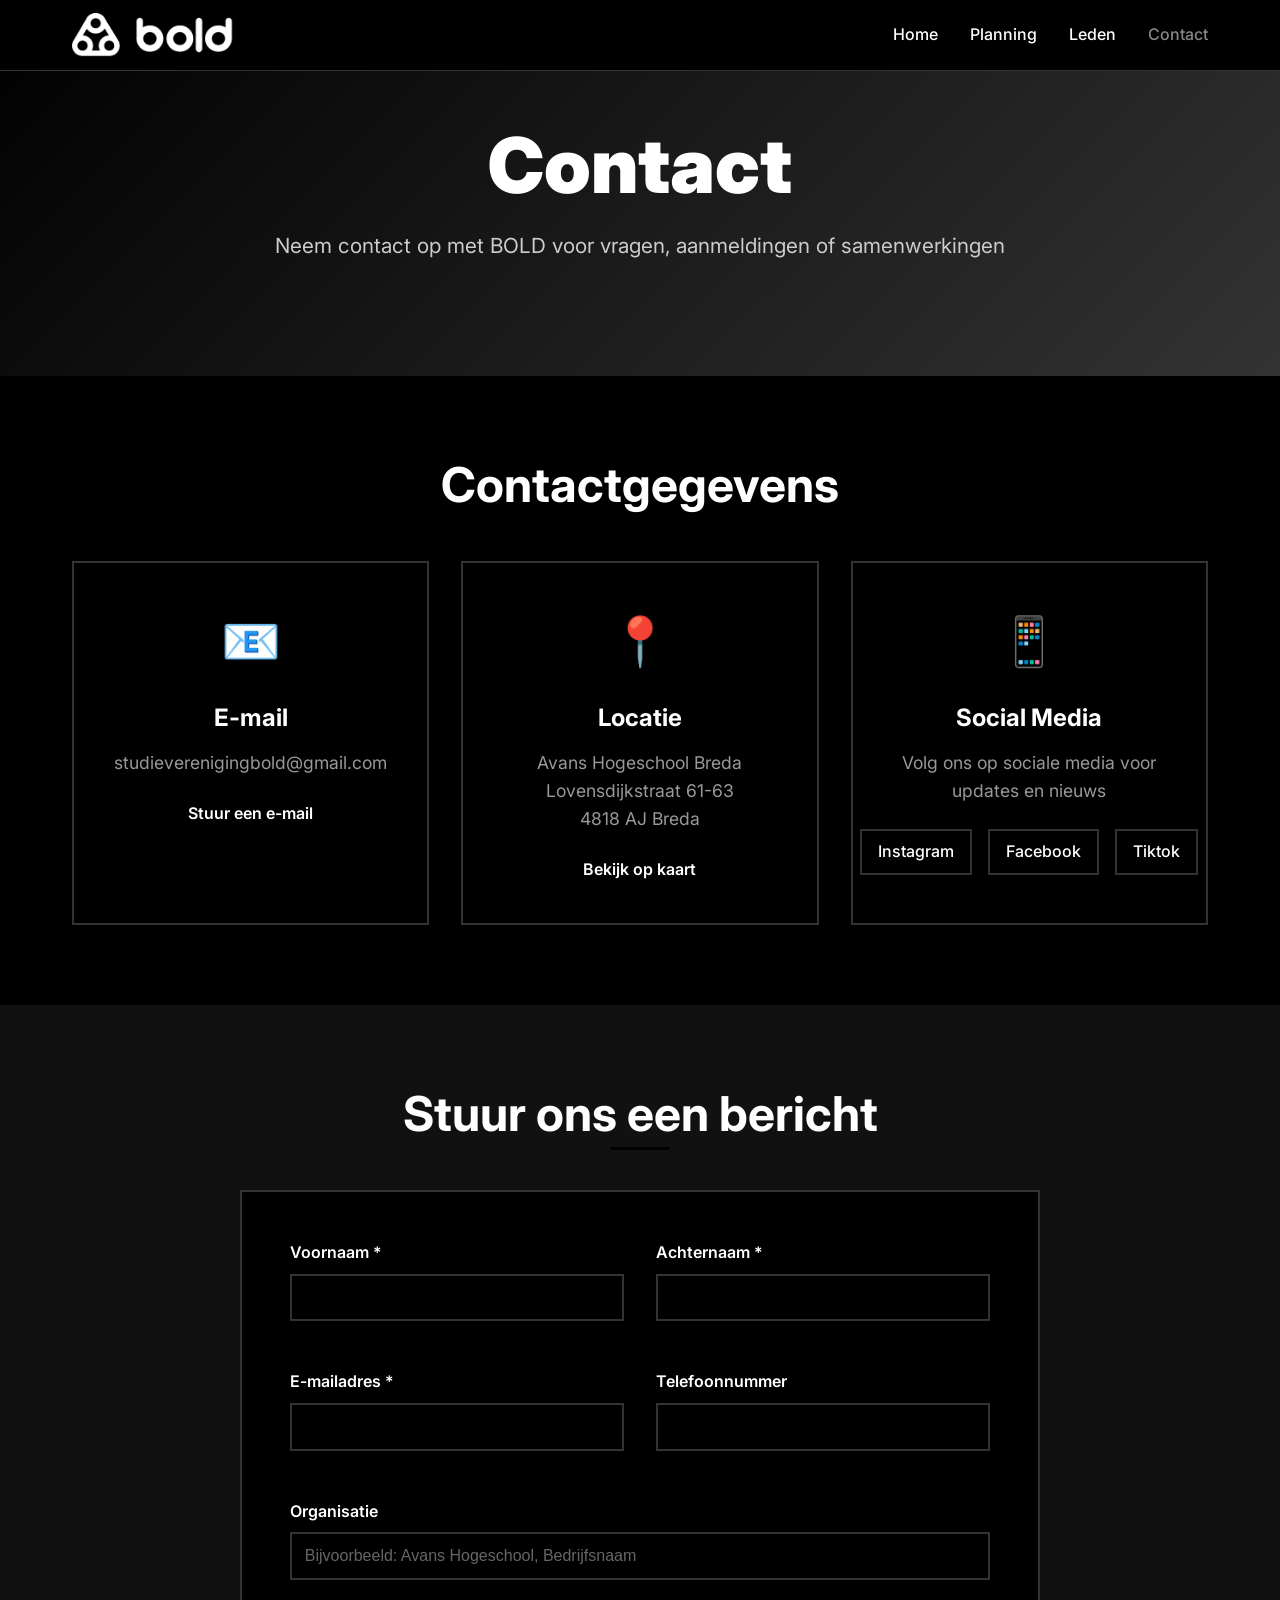
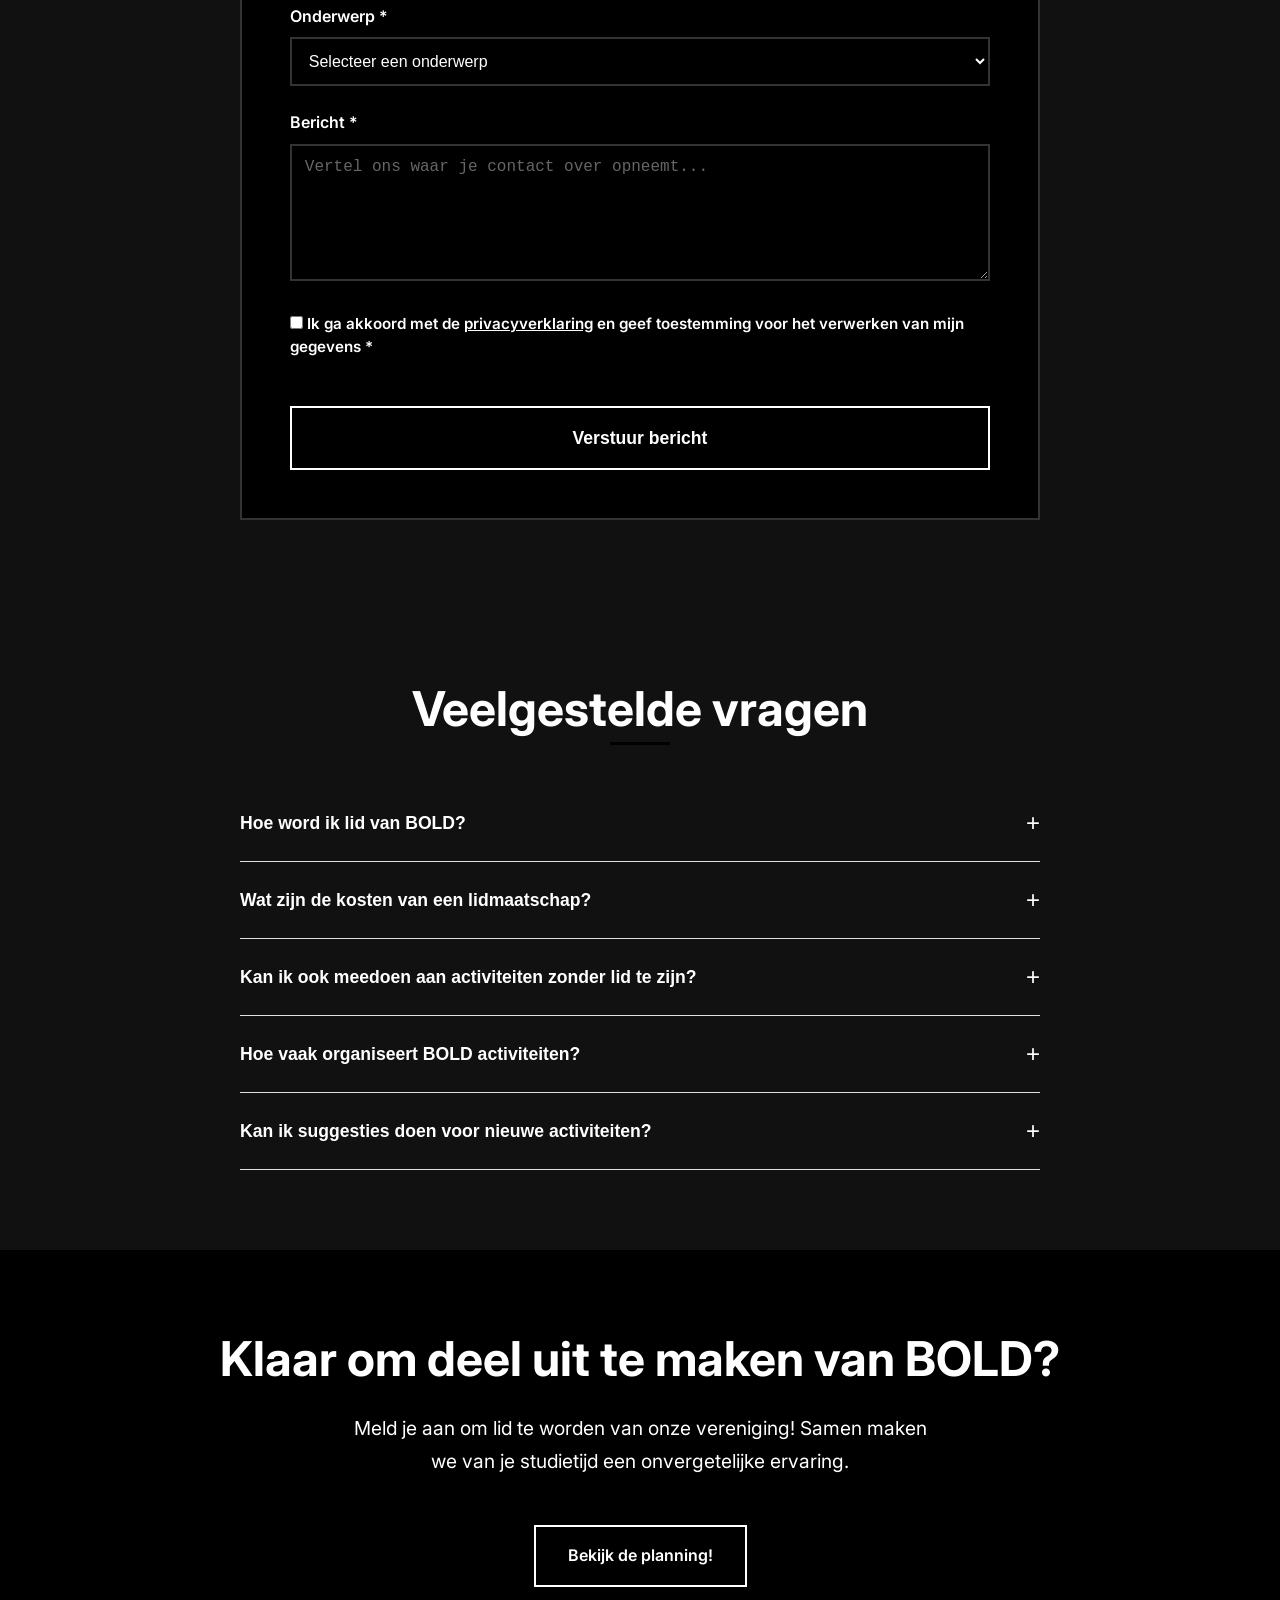
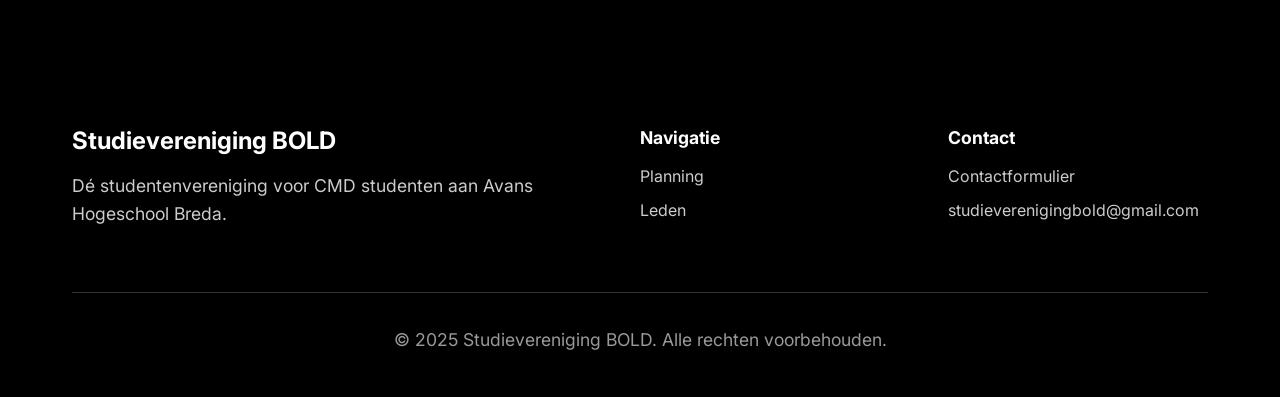
==== commit 85172769: "update" ====
--- a/contact.html
+++ b/contact.html
@@ -111,8 +111,9 @@
                         <div class="social-links">
                             <a target="_blank" rel="noopener noreferrer"href="https://www.instagram.com/studieverenigingbold" class="social-link" aria-label="Instagram">Instagram</a>
                             <a target="_blank" rel="noopener noreferrer" href="https://www.facebook.com/svbold" class="social-link" aria-label="Facebook">Facebook</a>
-                        </div>
-                    </div>
+                            <a target="_blank" rel="noopener noreferrer"href="https://www.tiktok.com/@studievereniging_bold" class="social-link" aria-label="Tiktok">Tiktok</a>
+
+                        </div>
                 </div>
             </div>
         </section>
